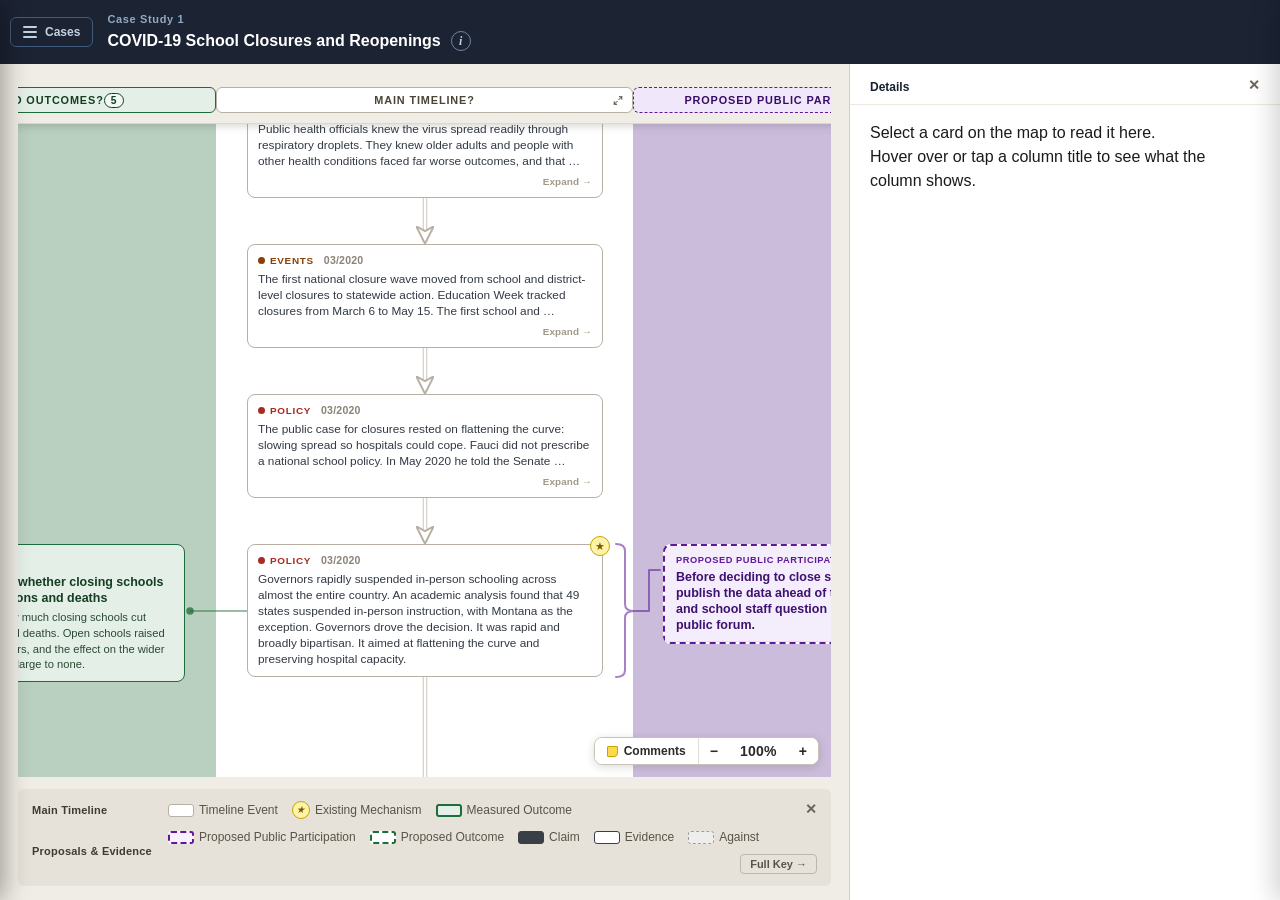
==== index.html @ 6fed97a7 "Call participants' notes comments on the page Co-Authored-By: Claude Opus 5.5 (1M context) <noreply@" ====
<!DOCTYPE html>
<html lang="en">
<head>
<meta charset="UTF-8">
<meta name="viewport" content="width=device-width, initial-scale=1.0">
<title>The Case for Public Participation in Science and Technology Policy</title>
<link rel="icon" href="data:image/svg+xml,<svg xmlns=%22http://www.w3.org/2000/svg%22 viewBox=%220 0 100 100%22><text y=%22.9em%22 font-size=%2290%22>%F0%9F%94%AC</text></svg>">
<link rel="stylesheet" href="css/styles.css">
</head>
<body>

<header id="top">
  <button id="nav-btn" aria-expanded="false" aria-controls="drawer">
    <span class="nav-ico"><i></i><i></i><i></i></span>
    <span class="nav-lbl">Cases</span>
  </button>
  <div id="top-case">
    <span id="top-num"></span>
    <span id="top-title-row">
      <span id="top-title"></span>
      <span class="top-info">
        <button id="top-info-btn" aria-label="About this case" aria-expanded="false" aria-controls="top-info-pop">i</button>
        <div id="top-info-pop" role="tooltip"></div>
      </span>
    </span>
  </div>
</header>

<div id="drawer-backdrop"></div>
<aside id="drawer" aria-hidden="true">
  <div class="dr-head">
    <div class="dr-site">The Case for Public Participation in Science and Technology Policy</div>
    <button id="drawer-close" aria-label="Close">&times;</button>
  </div>
  <nav id="drawer-cases"></nav>
</aside>

<aside id="key-panel" aria-hidden="true">
  <div class="kp-head">
    <span>Key</span>
    <button id="key-close" aria-label="Close">&times;</button>
  </div>
  <div id="key-txt"></div>
</aside>

<aside id="nt-panel" aria-hidden="true" aria-label="Comments">
  <div class="kp-head">
    <span>Comments on this case</span>
    <button id="nt-close" aria-label="Close">&times;</button>
  </div>
  <div id="nt-panel-body"></div>
</aside>

<div id="tl-wrap">
  <!-- The way out sits on the left, where the back arrow points, and the
       filters sit on the right. -->
  <div class="tl-toolbar">
    <button class="tl-back" id="tl-back" data-view="spine">&larr; Back to Map</button>
    <div class="tl-filters">
      <button class="fl fl-all" data-f="all">All</button>
      <button class="fl fl-red" data-f="red">Policy</button>
      <button class="fl fl-orange" data-f="orange">Events</button>
      <button class="fl fl-green" data-f="green">Knowledge</button>
      <button class="fl fl-blue" data-f="blue">Public Opinion</button>
      <button class="fl fl-purple" data-f="purple">Public Participation</button>
    </div>
  </div>
  <div class="tl-scroll">
    <div class="tl-inner"></div>
  </div>
</div>

<div id="ch-wrap">
  <div id="ch-mapcol">
    <div id="ch-sel"></div>
    <div id="ch-mapwrap">
      <div id="ch-map"></div>
      <div id="ch-zoom" role="group" aria-label="Zoom">
        <button id="nt-open" hidden aria-controls="nt-panel" aria-expanded="false"
          title="Participants' comments on this case"><span class="nt-ico" aria-hidden="true"></span>Comments <span id="nt-count"></span></button>
        <button data-zoom="out" aria-label="Zoom out">&minus;</button>
        <button data-zoom="reset" id="zoom-lbl" aria-label="Reset zoom">100%</button>
        <button data-zoom="in" aria-label="Zoom in">+</button>
      </div>
    </div>
    <div id="ch-legend">
      <span class="lg-hd">Main Timeline</span>
      <span class="lg-row">
        <span class="lg-dot"><i class="k-sw k-sw-sp-ent"></i>Timeline Event</span>
        <span class="lg-dot"><i class="k-sw k-sw-sp-star"></i>Existing Mechanism</span>
        <span class="lg-dot"><i class="k-sw k-sw-sp-imp"></i>Measured Outcome</span>
      </span>
      <span class="lg-hd">Proposals & Evidence</span>
      <span class="lg-row">
        <span class="lg-dot"><i class="k-sw k-sw-sp-prop"></i>Proposed Public Participation</span>
        <span class="lg-dot"><i class="k-sw k-sw-sp-out"></i>Proposed Outcome</span>
        <span class="lg-dot"><i class="k-sw k-sw-sp-chain"></i>Claim</span>
        <span class="lg-dot"><i class="k-sw k-sw-sp-flag"></i>Evidence</span>
        <span class="lg-dot"><i class="k-sw k-sw-sp-ctr"></i>Against</span>
        <button class="lg-more" data-openkey>Full Key &rarr;</button>
      </span>
      <button id="legend-hide" aria-controls="ch-legend"
        aria-expanded="true" aria-label="Hide the key" title="Hide the key">&#x2715;</button>
    </div>
    <button id="legend-show" class="pane-tog pane-tog-strip" hidden
      aria-controls="ch-legend" aria-expanded="false"
      title="Show the key">Open Key &#x2303;</button>
  </div>
  <div id="ch-right">
    <div id="ch-right-tabs">
      <span class="rt-label" id="rt-label">Detail</span>
      <button id="right-hide" class="pane-tog" aria-controls="ch-right"
        aria-expanded="true" aria-label="Hide the detail pane" title="Hide the detail pane">&#x2715;</button>
    </div>
    <div id="ch-detail" class="rt-pane show"></div>
    <!-- Outside #ch-detail, which is rebuilt on every selection, so a note
         being typed survives. notes.js shows it when a card is selected. -->
    <form id="nt-compose" hidden autocomplete="off">
      <div id="nt-name-row" class="nt-row">
        <input id="nt-name" class="nt-input" maxlength="60" placeholder="Your name" aria-label="Your name (needed to post)" autocomplete="name" required>
      </div>
      <textarea id="nt-body" class="nt-input" rows="2" maxlength="1000" placeholder="Write a comment…"
        aria-label="Your comment" enterkeyhint="send"></textarea>
      <div class="nt-row">
        <span id="nt-as" class="nt-as" hidden>as <b></b> · <button type="button" id="nt-as-change" class="nt-link">change</button></span>
        <span id="nt-status" role="status"></span>
        <button type="submit" id="nt-post" class="nt-btn">Post</button>
      </div>
    </form>
  </div>
</div>

<script type="module" src="js/app.js"></script>
</body>
</html>
---- css/styles.css ----
*, *::before, *::after { box-sizing: border-box; margin: 0; padding: 0; }

html { font-size: 16px; }

body {
  font-family: -apple-system, BlinkMacSystemFont, "Segoe UI", "Helvetica Neue", Arial, sans-serif;
  background: #f4f2ee;
  color: #1a1a1a;
  height: 100vh;
  display: flex;
  flex-direction: column;
  overflow: hidden;
  line-height: 1.5;
  -webkit-font-smoothing: antialiased;
}

.key-item {
  display: grid;
  grid-template-columns: auto 1fr;
  gap: 12px;
  align-items: start;
  padding: 8px 0;
  border-bottom: 1px solid #ddd8ce;
}

.key-item:last-child { border-bottom: none; }

.key-badge {
  display: inline-block;
  font-size: 0.6875rem;
  font-weight: 700;
  padding: 3px 8px;
  border-radius: 8px;
  letter-spacing: 0.03em;
  white-space: nowrap;
  margin-top: 2px;
}

.key-title {
  font-size: 0.8125rem;
  font-weight: 600;
  color: #1a1a1a;
  line-height: 1.45;
  margin-bottom: 3px;
}

.key-q {
  font-size: 0.75rem;
  line-height: 1.5;
  color: #555;
  font-style: italic;
}

.fl {
  font-size: 0.75rem;
  font-weight: 700;
  padding: 5px 11px;
  border-radius: 20px;
  border: 1.5px solid transparent;
  cursor: pointer;
  transition: opacity 0.15s;
  user-select: none;
}

.fl.off { opacity: 0.35; }

.fl-all { background: #1c2333; color: #fff; border-color: #1c2333; }
.fl-red { background: #faeaea; color: #6e1510; border-color: #aa2a20; }
.fl-orange { background: #fef0e2; color: #612800; border-color: #a84e08; }
.fl-green { background: #e5f5ec; color: #0c4520; border-color: #177038; }
.fl-blue { background: #e3eef8; color: #09386a; border-color: #1258a0; }
.fl-purple { background: #f0e8fa; color: #380c68; border-color: #601898; }

#tl-wrap {
  flex: 1;
  display: none;
  flex-direction: column;
  overflow: hidden;
}

#tl-wrap.show { display: flex; }

.tl-toolbar {
  display: flex;
  align-items: center;
  gap: 8px;
  flex-wrap: wrap;
  padding: 9px 24px;
  background: #eae7df;
  border-bottom: 1px solid #d4cfc5;
  flex-shrink: 0;
}

/* The filters are pushed to the right end of the bar, and wrap among
   themselves rather than dragging the Back button along with them. */
.tl-filters {
  display: flex; align-items: center; gap: 8px; flex-wrap: wrap;
  margin-left: auto; justify-content: flex-end;
}

.ov-toggle {
  font-size: 0.75rem;
  font-weight: 700;
  padding: 5px 12px;
  border-radius: 5px;
  border: 1.5px solid #b3aca0;
  background: #fff;
  color: #4a463f;
  cursor: pointer;
  font-family: inherit;
}

.ov-toggle:hover { border-color: #1c2333; color: #1c2333; }

.tl-scroll {
  flex: 1;
  overflow-y: auto;
  padding: 16px 24px 48px;
}

.tl-ov {
  max-width: 920px;
  margin: 0 auto 14px;
}


.tl-ov-inner {
  background: #dde4f0;
  border: 1px solid #b8c6da;
  border-radius: 8px;
  padding: 14px 18px;
  font-size: 0.8125rem;
  line-height: 1.6;
  color: #1e2d45;
}

.tl-ov-inner .cd-tag { margin-right: 8px; }

.tl-inner {
  max-width: 920px;
  margin: 0 auto;
}

.ent {
  border-radius: 8px;
  border: 1px solid #ddd8ce;
  border-left: 6px solid #ccc;
  margin-bottom: 10px;
  background: #fff;
  overflow: hidden;
  transition: box-shadow 0.15s;
}

.ent:hover { box-shadow: 0 2px 10px rgba(0, 0, 0, 0.08); }

.ent.cat-red { border-left-color: #aa2a20; }
.ent.cat-orange { border-left-color: #a84e08; }
.ent.cat-green { border-left-color: #177038; }
.ent.cat-blue { border-left-color: #1258a0; }
.ent.cat-purple { border-left-color: #601898; }

.ent.hidden { display: none; }

.ehd {
  padding: 14px 16px;
  cursor: pointer;
  display: grid;
  grid-template-columns: 96px 1fr 20px;
  gap: 12px;
  align-items: start;
}

.edate {
  font-size: 0.8125rem;
  font-weight: 700;
  color: #333;
  letter-spacing: 0.02em;
  padding-top: 2px;
  line-height: 1.45;
}

.etxt {
  font-size: 0.9375rem;
  line-height: 1.55;
  color: #444;
  margin: 0;
}

.etxt strong,
.tl-ov-inner strong,
.st-text strong { font-weight: 600; }

.ent.open .etxt {
  color: #111;
  line-height: 1.65;
}

.etxt-ellipsis { display: inline; }
.etxt-more { display: none; }

.ent.open .etxt-ellipsis { display: none; }
.ent.open .etxt-more { display: inline; }

.earr {
  color: #999;
  font-size: 0.75rem;
  padding-top: 6px;
  transition: transform 0.2s;
  text-align: right;
}

.ent.open .earr { transform: rotate(90deg); }

.ebd {
  display: none;
  /* 16px card padding + 96px date column + 12px grid gap = flush with the entry text above */
  padding: 10px 16px 16px 124px;
  border-top: 1px solid #f0ece4;
  background: #faf9f6;
}

.ent.open .ebd { display: block; }

.eact {
  font-size: 0.875rem;
  color: #555;
  font-style: normal;
  margin: 0 0 10px;
  line-height: 1.5;
}

.act-label {
  font-weight: 700;
  font-style: normal;
}

.esrcs {
  display: flex;
  flex-wrap: wrap;
  gap: 6px;
}

.esrcs a {
  font-size: 0.875rem;
  color: #1258a0;
  text-decoration: none;
  background: #e3eef8;
  padding: 4px 10px;
  border-radius: 4px;
  border: 1px solid #a8c8e8;
  cursor: pointer;
}

.esrcs a:hover {
  background: #bed4ee;
  text-decoration: underline;
}

.empty-msg {
  text-align: center;
  padding: 60px 24px;
  color: #888;
  font-size: 1rem;
}

@media (max-width: 640px) {
  .ehd {
    grid-template-columns: 1fr 20px;
  }

  .edate {
    grid-column: 1 / -1;
    margin-bottom: 4px;
  }

  .ebd {
    padding-left: 16px;
  }
}

/* ------------------------------------------------------------------ *
 * Causal chain view — map on the left, detail on the right.
 * ------------------------------------------------------------------ */

#modes { display: flex; gap: 8px; }

/* The category filters describe timeline entries; they have no meaning
   against the chain taxonomy, so they leave when the chain view is up. */
body[data-view="chain"] #ctrl .fl,

#ch-wrap { display: none; flex: 1; overflow: hidden; }
#ch-wrap.show { display: flex; }

/* Both side panels fold away, so the map can have the whole window when it is
   the thing being read: the detail pane to the right, the key downward. */
#ch-wrap.no-right #ch-right { display: none; }
#ch-wrap.no-right #ch-mapcol { flex: 1 1 100%; border-right: none; }
#ch-mapcol.no-legend #ch-legend { display: none; }

.pane-tog {
  font-family: inherit; font-size: 0.6875rem; font-weight: 700;
  padding: 5px 11px; border: 1.5px solid #b3aca0; border-radius: 5px;
  background: #fff; color: #4a463f; cursor: pointer; align-self: center;
}
.pane-tog:hover { border-color: #1c2333; color: #1c2333; }
#right-hide { margin: 0 0 6px 4px; font-size: .9rem; line-height: 1; padding: 6px 6px; border: none; background: none; color: #6b6457; }
#right-hide:hover { color: #1c2333; background: none; }
/* Open Key sits directly under the zoom pill, in the space the key vacated.
   The detail pane has no reopen button: clicking anything on the map brings
   it back, which is the same gesture that put something in it. */
.pane-tog-strip { align-self: flex-end; margin-top: 12px; margin-right: 12px; }

#ch-mapcol {
  flex: 1 1 58%;
  min-width: 0;
  overflow: hidden;
  padding: 14px 18px 14px;
  background: #f0ede6;
  border-right: 1px solid #d4cfc5;
  display: flex;
  flex-direction: column;
}

#ch-sel { display: flex; gap: 8px; flex-wrap: wrap; margin-bottom: 14px; flex-shrink: 0; }
#ch-sel.hide { display: none; }

.chb {
  font-size: 0.75rem; font-weight: 700; letter-spacing: 0.04em;
  padding: 7px 16px; border-radius: 20px; border: 1.5px solid #b3aca0;
  background: #fff; color: #5a5347; cursor: pointer; transition: all 0.15s;
}
.chb:hover { border-color: #1c2333; }
.chb.on { background: #1c2333; color: #fff; border-color: #1c2333; }

#ch-sel { flex-shrink: 0; padding: 10px 16px 0; }
#ch-sel:empty { display: none; }
.ov-toggle.on { border-color: #1c2333; color: #1c2333; background: #f3f1ec; }
.sp-about-panel { margin-top: 8px; max-height: 230px; overflow-y: auto; }

#ch-mapwrap { position: relative; flex: 1 1 auto; min-height: 0; display: flex; }
#ch-map { flex: 1 1 auto; overflow: auto; min-height: 0; cursor: grab; }
#ch-map.grabbing { cursor: grabbing; }
#ch-map.grabbing .cg-node, #ch-map.grabbing .cg-chip, #ch-map.grabbing .cg-card { cursor: grabbing; }

/* Zoom control, floating over the map. */
#ch-zoom {
  position: absolute; right: 12px; bottom: 12px; z-index: 8;
  display: flex; align-items: stretch;
  background: #fff; border: 1px solid #c9c2b6; border-radius: 8px;
  box-shadow: 0 2px 10px rgba(0,0,0,0.14); overflow: hidden;
}
#ch-zoom button {
  font-family: inherit; border: none; background: #fff; cursor: pointer;
  color: #2a2a2a; font-weight: 700; padding: 6px 11px; font-size: 0.875rem;
  line-height: 1; transition: background 0.12s;
}
#ch-zoom button:hover { background: #eee9df; }
#zoom-lbl {
  min-width: 48px; font-size: 0.6875rem; letter-spacing: 0.02em;
  border-left: 1px solid #e2ddd3; border-right: 1px solid #e2ddd3;
}

/* ---- the graph ---- */

.cg { position: relative; margin: 0 auto; }

.cg-edges { position: absolute; left: 0; top: 0; overflow: visible; pointer-events: none; }

/* The causal arrows no longer encode strength: one neutral color, faded by
   default and darker when selected, at a constant width (no size jump). */
.cg-edge { fill: none; stroke: #b0aaa0; stroke-width: 2.25; transition: stroke 0.15s; }
.cg-edge.on { stroke: #1c2333; }

.cg-hit { fill: none; stroke: transparent; stroke-width: 22; cursor: pointer; pointer-events: stroke; }

.cg-node {
  position: absolute;
  background: #22304a;
  color: #fff;
  border-radius: 7px;
  padding: 9px 12px;
  font-size: 0.6875rem;
  font-weight: 600;
  line-height: 1.4;
  text-align: center;
  box-shadow: 0 1px 4px rgba(0, 0, 0, 0.14);
}

/* Node roles: gray for events that cannot be changed, green for events
   participation could act on, red for the outcomes worth caring about. */
.cg-node-date { font-weight: 800; opacity: 0.85; white-space: nowrap; }

.cg-node.cg-immovable { background: #5c6270; }
.cg-node.cg-intervenable { background: #1e6b3c; }
.cg-node.cg-outcome { background: #8c1f16; }
.cg-node.sel { outline: 3px solid #4a9fd5; outline-offset: 2px; }

/* Sub-chains sharing one screen: separate canvases side by side, never one
   merged graph. Side by side (not stacked) so the second sub-chain sits as a
   visible peer rather than below the fold where it can be missed. Each column
   sizes to its own graph so a wide sub-chain cannot overflow into its
   neighbour. */
.cg-row { display: flex; flex-direction: row; gap: 48px; align-items: flex-start; }
.cg-col { flex: 0 0 auto; }
.cg-canvas { position: relative; }
.cg-col .cg-sub { font-size: 0.8125rem; }
.cg-sub {
  font-size: 0.75rem; font-weight: 700; letter-spacing: 0.04em; color: #3f3a32;
  margin: 0 0 8px; padding-bottom: 5px; border-bottom: 1px solid #d8d3c8;
}

/* A link on the map: the arrow runs through the center; the name chip sits on
   it, with ACTUAL participation flanking left and PROPOSED flanking right. The
   chip is the flow anchor so the name stays centered on the arrow whatever
   flanks it. */
.cg-linkgroup {
  position: absolute;
  transform: translate(-50%, -50%);
  display: inline-flex;
}

.cg-chip {
  position: relative;
  z-index: 2;
  background: #fff;
  border: 1.5px solid #b8b1a4;
  border-radius: 8px;
  padding: 4px 9px;
  cursor: pointer;
  font-family: inherit;
  font-size: 0.625rem; font-weight: 700; color: #2a2a2a; letter-spacing: 0.02em;
  line-height: 1.25; text-align: center;
  box-shadow: 0 1px 4px rgba(0, 0, 0, 0.12);
  transition: box-shadow 0.12s, border-color 0.12s;
  max-width: 150px;
}
.cg-chip:hover { border-color: #1c2333; box-shadow: 0 3px 10px rgba(0,0,0,0.18); }
.cg-linkgroup.on .cg-chip { background: #1c2333; border-color: #1c2333; color: #fff; }

/* The flanking columns. Absolutely placed just outside the chip so the chip
   itself stays exactly on the arrow. */
.cg-side {
  position: absolute; top: 50%; transform: translateY(-50%);
  display: flex; flex-direction: column; gap: 4px; z-index: 1;
}
.cg-side-actual { right: 100%; align-items: flex-end; padding-right: 12px; }
.cg-side-prop { left: 100%; align-items: flex-start; padding-left: 12px; }

/* A participation card on the map. Actual: solid purple. Proposed: purple,
   dashed. Both name the event in full; click opens the detail. */
.cg-card {
  font-family: inherit; cursor: pointer; text-align: center;
  font-size: 0.625rem; font-weight: 600; line-height: 1.28;
  padding: 5px 8px; border-radius: 6px; width: 132px;
  white-space: normal; overflow-wrap: anywhere;
  transition: box-shadow 0.12s, transform 0.12s;
}
.cg-card:hover { box-shadow: 0 2px 9px rgba(0,0,0,0.16); transform: translateY(-1px); z-index: 6; position: relative; }
.cg-linkgroup:hover { z-index: 5; }
.cg-actual { background: #f2eafb; color: #3d0f70; border: 1.5px solid #601898; }
.cg-prop { background: #f7f1fd; color: #3d0f70; border: 1.5px dashed #601898; }

/* A short connector tick from each flank toward the arrow. */
.cg-side-actual::after,
.cg-side-prop::before {
  content: ''; position: absolute; top: 50%; width: 12px; border-top: 1.5px solid #b39ddb;
}
.cg-side-actual::after { right: 0; }
.cg-side-prop::before { left: 0; border-top-style: dashed; }

#ch-legend {
  position: relative;
  display: grid;
  grid-template-columns: max-content 1fr;
  align-items: center;
  gap: 9px 16px;
  flex-shrink: 0; margin-top: 12px; padding: 12px 14px;
  background: #e6e2d9; border-radius: 6px;
  font-size: 0.75rem; color: #5a5347;
}
.lg-hd {
  font-size: 0.6875rem; font-weight: 700; letter-spacing: 0.02em; color: #3f3a32;
  line-height: 1.35;
}
.lg-hd em {
  display: block; font-style: normal; font-weight: 500;
  font-size: 0.6875rem; color: #8a8377; margin-top: 1px;
}
.lg-row { display: flex; flex-wrap: wrap; align-items: center; gap: 8px 14px; }
.lg-dot { display: inline-flex; align-items: center; gap: 5px; }
.lg-card { width: 22px; height: 13px; border-radius: 4px; display: inline-block; flex-shrink: 0; }
.lg-card-actual { background: #f2eafb; border: 1.5px solid #601898; }
.lg-card-prop { background: #f7f1fd; border: 1.5px dashed #601898; }
.lg-more {
  margin-left: auto; background: none; border: 1px solid #bdb7ac; border-radius: 4px;
  font-family: inherit; font-size: 0.6875rem; font-weight: 700; color: #5a5347;
  padding: 3px 9px; cursor: pointer;
}
.lg-more:hover { background: #d8d3c8; border-color: #8a8377; }
#legend-hide {
  position: absolute; top: 8px; right: 8px;
  width: 24px; height: 24px; padding: 0; line-height: 1;
  background: none; border: none; border-radius: 4px;
  font-family: inherit; font-size: .9rem; font-weight: 700; color: #6b6457; cursor: pointer;
}
#legend-hide:hover { color: #1c2333; }
#ch-legend .lg-row:first-of-type { padding-right: 36px; }

/* ---- category label ---- */

/* The entry category is a coloured dot and a small caps label, not an outlined
   pill. A bordered chip inside a bordered card reads as a box in a box, and a
   second bold at the date's size leaves neither element leading. */
.catlab {
  display: inline-flex; align-items: center; gap: 5px; white-space: nowrap;
  font-size: .62rem; font-weight: 800; letter-spacing: .07em; text-transform: uppercase;
}
.catlab::before { content: ""; flex: 0 0 auto; width: 7px; height: 7px; border-radius: 50%; background: currentColor; }
.catlab-lg { font-size: .68rem; }
.catlab-lg::before { width: 8px; height: 8px; }
/* In the flat timeline the row already carries a coloured rail, so the dot
   would repeat it. */
.catlab-bare::before { display: none; }
.catlab-bare { margin-bottom: 6px; }
.cat-br { color: #aa2a20; }
.cat-bo { color: #8a3f06; }
.cat-bg { color: #146030; }
.cat-bb { color: #1258a0; }
.cat-bp { color: #601898; }

/* ---- shared grade / effect pills ---- */

.g {
  display: inline-block; font-size: 0.625rem; font-weight: 700; letter-spacing: 0.04em;
  padding: 3px 8px; border-radius: 8px; white-space: nowrap;
}
.gr-strong { background: #e5f5ec; color: #0c4520; border: 1px solid #177038; }
.gr-moderate { background: #e3eef8; color: #09386a; border: 1px solid #1258a0; }
.gr-weak { background: #fef0e2; color: #612800; border: 1px solid #a84e08; }
.gr-contested { background: #fbf3d8; color: #5a4708; border: 1px solid #8a6d0f; }
.gr-unstudied { background: #faeaea; color: #6e1510; border: 1px solid #aa2a20; }

/* Summary-strip pills: actual (solid purple), proposed (dashed purple),
   neutral (counts). No strength or effect coloring anywhere. */
.g.g-actual { background: #f2eafb; color: #3d0f70; border: 1px solid #601898; }
.g.g-prop { background: #f7f1fd; color: #3d0f70; border: 2px dashed #601898; }
.g.g-neutral { background: #ececf2; color: #33384a; border: 1px solid #b7bccb; }

/* ---- detail pane ---- */

/* Sticky: the way back stays visible however deep the evidence scroll goes. */
.cd-back {
  position: sticky;
  top: 0;
  z-index: 5;
  display: block;
  width: calc(100% + 48px);
  margin: 0 -24px 12px;
  padding: 13px 24px 11px;
  text-align: left;
  background: #fff;
  border: none;
  border-bottom: 1px solid #eee9e0;
  cursor: pointer;
  font-family: inherit; font-size: 0.75rem; font-weight: 700; letter-spacing: 0.05em; color: #1258a0;
}
.cd-back:hover { color: #0a3e75; text-decoration: underline; }

.cd .cd-claim { margin-bottom: 14px; }
.cd .eact { margin: 14px 0 12px; }
.sp-addressed { margin-top: 18px; padding-top: 12px; border-top: 1px solid #e2ddd3; }
.cd > .ev-srcs { margin-top: 14px; }
.cd-about { border-top: 1px solid #e3ddd2; margin-top: 26px; padding-top: 18px; }

.cd-kick {
  font-size: 0.6875rem; font-weight: 700;
  letter-spacing: 0.08em; color: #8a8377; margin-bottom: 10px;
}

.cd-outcome { font-size: 0.9375rem; line-height: 1.6; color: #111; margin-bottom: 14px; }

.cd-tag {
  display: inline-block; font-size: 0.625rem; font-weight: 700; letter-spacing: 0.05em;
  background: #1c2333; color: #fff; padding: 3px 9px; border-radius: 4px;
  margin-right: 8px; vertical-align: 2px;
}

.cd-thesis {
  font-size: 0.875rem; line-height: 1.65; color: #444;
  border-top: 1px solid #eee9e0; padding-top: 13px;
}

/* Two real columns, so wrapped pills stay in the pill column instead of
   sliding back under the label. */
.cd-sum {
  margin-top: 18px; border-top: 1px solid #eee9e0; padding-top: 14px;
  display: grid; grid-template-columns: max-content 1fr;
  gap: 10px 12px; align-items: start;
}
.cd-sum-lbl {
  font-size: 0.625rem; font-weight: 700;
  letter-spacing: 0.035em; color: #8a8377; padding-top: 3px; white-space: nowrap;
}
.cd-sum-pills { display: flex; flex-wrap: wrap; gap: 6px; }

.cd-hint {
  margin-top: 18px; padding: 11px 13px; background: #f4f2ee;
  border-radius: 6px; font-size: 0.8125rem; line-height: 1.55; color: #6a6255;
}

.cd-head { display: flex; flex-wrap: wrap; align-items: baseline; gap: 10px; margin-bottom: 11px; }
.cd-id { font-size: 1.125rem; font-weight: 700; color: #16202f; letter-spacing: 0.02em; }
.cd-branch { font-size: 0.6875rem; color: #8a8377; font-weight: 600; letter-spacing: 0.04em; }

.cd-flow {
  font-size: 0.8125rem; line-height: 1.55; color: #4a5568;
  background: #f4f2ee; border-radius: 6px; padding: 9px 12px; margin-bottom: 12px;
}
.cd-flow span { font-weight: 650; color: #22304a; }

.cd-claim { font-size: 0.9375rem; line-height: 1.65; color: #111; margin-bottom: 4px; }

.cd-ctx { margin-top: 20px; border-top: 1px solid #eee9e0; padding-top: 14px; }

.ln-sec { margin-top: 20px; }
.ln-sec h4 {
  font-size: 0.6875rem; font-weight: 700; letter-spacing: 0.035em;
  color: #6a6255; margin-bottom: 9px; padding-bottom: 5px; border-bottom: 1px solid #e6e0d5;
}
.ln-sec-counter h4 { color: #7a3410; }
.ln-sec-part h4 { color: #380c68; }
.ln-sec-prop h4 { color: #4a1a7a; }
.ln-sec-gap h4 { color: #6e1510; }
/* Evidence, counter-evidence, and comparable-case headers sit above bordered
   cards; a divider under them read as a double line. */
.ln-sec-for h4, .ln-sec-counter h4, .ln-sec-comp h4 { border-bottom: none; padding-bottom: 0; }
.ln-none { font-size: 0.8125rem; color: #8a8377; font-style: italic; }

.ev-list, .pa-list, .gap-list { list-style: none; }

.ev {
  display: block;
  padding: 9px 0; border-bottom: 1px solid #efeae0;
}
.ev > .ev-grade { display: inline-block; margin: 0 0 7px; }
.ev:last-child { border-bottom: none; }

/* In the detail pane, evidence sits on red cards like on the map: solid for
   evidence, dashed for counter-evidence. */
.ln-sec-for .ev, .ln-sec-counter .ev {
  background: #fdf7f6; border: 1.5px solid #b3261e; border-radius: 8px;
  padding: 10px 12px; margin-bottom: 8px;
}
.ln-sec-for .ev:last-child { border-bottom: 1.5px solid #b3261e; }
.ln-sec-counter .ev { background: #fdf5f5; border-style: dashed; }
.ln-sec-counter .ev:last-child { border-bottom: 1.5px dashed #b3261e; }

.ev-grade {
  font-size: 0.5625rem; padding: 3px 7px; border-radius: 8px; font-weight: 700; text-align: center; letter-spacing: 0.03em; margin-top: 2px;
}
.ev-finding { font-size: 0.875rem; line-height: 1.6; color: #222; }
.ev-finding strong, .pa-desc strong { font-weight: 700; }
.ev-caveat {
  font-size: 0.8125rem; line-height: 1.55; color: #7a3410; background: #fdf5ec;
  border-left: 3px solid #d99a55; padding: 6px 10px; margin-top: 7px; border-radius: 0 4px 4px 0;
}

.ev-srcs { font-size: 0.875rem; line-height: 1.6; margin-top: 7px; }
.pa-loc { font-size: 0.75rem; color: #555; margin-top: 7px; }
.ev-srcs a {
  font-size: 0.875rem; color: #1258a0; text-decoration: underline;
  text-underline-offset: 2px; background: transparent; padding: 1px 0;
  border: none; cursor: pointer;
}
.ev-srcs a:hover { color: #0d3f73; }

.pa {
  background: #f7f2fd; border: 1px solid #ddcdf2; border-left: 4px solid #601898;
  border-radius: 0 6px 6px 0; padding: 11px 14px; margin-bottom: 10px;
}
.pa[data-part] { cursor: pointer; transition: box-shadow 0.12s, transform 0.12s; }
.pa[data-part]:hover { box-shadow: 0 2px 10px rgba(0,0,0,0.1); transform: translateX(2px); }
.pa[data-part]:focus-visible { outline: 2px solid #601898; outline-offset: 2px; }

.pa-hd { display: flex; flex-wrap: wrap; gap: 8px; align-items: center; margin-bottom: 7px; }
.pa-date { font-size: 0.75rem; font-weight: 700; color: #444; letter-spacing: 0.02em; }
.pa-name { font-size: 0.9375rem; font-weight: 600; color: #111; }
.pa-kind {
  font-size: 0.5625rem; font-weight: 700; letter-spacing: 0.04em;
  background: #f0e8fa; color: #380c68; border: 1px solid #601898; padding: 3px 8px; border-radius: 8px;
}
.pa-actors { font-size: 0.8125rem; color: #555; margin-bottom: 6px; line-height: 1.5; }
.pa-desc { font-size: 0.875rem; line-height: 1.6; color: #222; }

/* Proposed participation cards: same purple as the documented record, but
   dashed throughout, marking speculation. A fully dashed left edge (default
   here) plus the "unstudied link" flag marks a proposal resting on a causal
   link the literature has not studied. */
.pp {
  background: #f7f1fd; border: 1px dashed #b79ae0; border-left: 4px dashed #601898;
  border-radius: 0 6px 6px 0; padding: 11px 14px; margin-bottom: 10px;
}
.pp.pp-unstudied { border-left-color: #601898; }
.pp-method {
  font-size: 0.5625rem; font-weight: 700; letter-spacing: 0.04em;
  background: #f2eafb; color: #3d0f70; border: 1px solid #601898;
  padding: 3px 8px; border-radius: 8px;
}
.pp-flag {
  font-size: 0.5625rem; font-weight: 700; letter-spacing: 0.04em;
  background: #fff; color: #3d0f70; border: 2px dashed #601898;
  padding: 3px 8px; border-radius: 8px;
}
.pp-mech { font-size: 0.8125rem; line-height: 1.55; color: #4a3a5e; margin-top: 7px; }
.pp-mech-note { display: block; font-size: 0.75rem; color: #601898; margin-top: 3px; }

/* Paired sub-chain intros in the overview pane. */
.cd-subchain { border-top: 2px solid #e6e0d5; margin-top: 20px; padding-top: 16px; }
.cd-subchain:first-of-type { border-top: none; margin-top: 6px; padding-top: 0; }

/* Small link id beside the event name in the detail header. */
.cd-lid { font-size: 0.6875rem; font-weight: 700; color: #8a8377; letter-spacing: 0.04em; }

.gap-list li {
  font-size: 0.875rem; line-height: 1.6; color: #4a1e1a; background: #fdf2f1;
  border-left: 3px solid #aa2a20; padding: 9px 12px; margin-bottom: 8px; border-radius: 0 4px 4px 0;
}

@media (max-width: 900px) {
  #ch-wrap.show { flex-direction: column; }
  #ch-mapcol { flex: 0 0 auto; max-height: 55%; border-right: none; border-bottom: 1px solid #d4cfc5; }
  #ch-right { flex: 1 1 auto; max-width: none; }
}

/* ------------------------------------------------------------------ *
 * The key — every label in the project, defined.
 * ------------------------------------------------------------------ */

.k-sec { margin-bottom: 20px; }
.k-sec:last-child { margin-bottom: 4px; }

.k-sec h3 {
  font-size: 0.8125rem;
  font-weight: 700;
  color: #16202f;
  margin-bottom: 4px;
}

.k-note {
  font-size: 0.75rem;
  line-height: 1.55;
  color: #6a6255;
  margin-bottom: 10px;
  max-width: 70ch;
}

.k-grid {
  display: grid;
  grid-template-columns: repeat(auto-fill, minmax(370px, 1fr));
  gap: 2px 26px;
}

.k-item {
  display: grid;
  grid-template-columns: 148px 1fr auto;
  gap: 12px;
  align-items: baseline;
  padding: 7px 0;
  border-bottom: 1px solid #ddd8ce;
}

.k-mark { justify-self: start; }

.k-title {
  font-size: 0.8125rem;
  font-weight: 600;
  color: #1a1a1a;
  line-height: 1.4;
  margin-bottom: 2px;
}

.k-desc {
  font-size: 0.75rem;
  line-height: 1.55;
  color: #4a463f;
}

.k-eg {
  font-size: 0.6875rem;
  line-height: 1.5;
  color: #8a8377;
  font-style: italic;
  margin-top: 3px;
}

.k-count {
  font-size: 0.625rem;
  font-weight: 700;
  letter-spacing: 0.04em;
  color: #a09889;
  white-space: nowrap;
}

.k-dotwrap {
  display: inline-flex;
  align-items: center;
  gap: 6px;
  font-size: 0.75rem;
  font-weight: 600;
  color: #3f3a32;
}

/* Map marks sit above their name, so the mark is read first. */
.k-stack { flex-direction: column; align-items: flex-start; gap: 5px; line-height: 1.3; }
.k-item:has(.k-stack) { align-items: start; }

.k-plain { font-size: 0.75rem; font-weight: 700; color: #3f3a32; }

/* Miniature versions of the map's own marks, so the key shows the real thing. */
.k-sw { width: 26px; height: 13px; border-radius: 3px; display: inline-block; flex-shrink: 0; }
.k-sw-node-immovable { background: #5c6270; }
.k-sw-node-intervenable { background: #1e6b3c; }
.k-sw-node-outcome { background: #8c1f16; }
.k-sw-card-actual { background: #f2eafb; border: 1.5px solid #601898; }
.k-sw-card-prop { background: #f7f1fd; border: 1.5px dashed #601898; }
.k-sw-edge-solid { height: 0; border-top: 3px solid #177038; border-radius: 0; }
.k-sw-edge-dash { height: 0; border-top: 3px dashed #aa2a20; border-radius: 0; }
.k-sw-chip {
  height: 15px; background: #fff; border: 1.5px solid #c9c2b6; border-radius: 20px;
}

@media (max-width: 700px) {
  .k-item { grid-template-columns: 1fr; gap: 4px; }
  .k-count { display: none; }
}

/* ------------------------------------------------------------------ *
 * Top bar, case drawer, and key panel
 * ------------------------------------------------------------------ */

#top {
  display: flex;
  align-items: center;
  gap: 14px;
  background: #1c2333;
  color: #fff;
  padding: 0 16px 0 10px;
  height: 64px;
  flex-shrink: 0;
}

#nav-btn {
  display: flex;
  align-items: center;
  gap: 8px;
  background: transparent;
  border: 1.5px solid #3f5c7d;
  border-radius: 6px;
  color: #c2d2e2;
  font-family: inherit;
  font-size: 0.75rem;
  font-weight: 700;
  padding: 7px 12px;
  cursor: pointer;
  transition: all 0.15s;
  flex-shrink: 0;
}

#nav-btn:hover { background: #2b3d56; color: #fff; border-color: #6cb6e8; }

.nav-ico { display: inline-flex; flex-direction: column; gap: 3px; }
.nav-ico i { width: 14px; height: 2px; background: currentColor; border-radius: 1px; }

#top-case {
  min-width: 0;
  flex: 1;
  display: flex;
  flex-direction: column;
  line-height: 1.25;
}

#top-num {
  font-size: 0.6875rem;
  font-weight: 700;
  letter-spacing: 0.06em;
  color: #92aac4;
  margin-bottom: 5px;
}
#top-title-row { display: flex; align-items: center; gap: 10px; min-width: 0; }
.top-info { position: relative; display: inline-flex; flex-shrink: 0; }
#top-info-btn {
  width: 20px; height: 20px; border-radius: 50%; border: 1.5px solid #6c86a5; background: transparent;
  color: #c2d2e2; font: italic 700 0.75rem Georgia, "Times New Roman", serif; line-height: 1;
  cursor: pointer; padding: 0; display: inline-flex; align-items: center; justify-content: center;
}
#top-info-btn:hover, .top-info.pinned #top-info-btn { background: #2b3d56; color: #fff; border-color: #6cb6e8; }
#top-info-pop {
  display: none; position: absolute; top: calc(100% + 10px); left: 50%; transform: translateX(-24px);
  width: min(560px, calc(100vw - 40px)); max-height: 60vh; overflow-y: auto; z-index: 60;
  background: #fff; color: #1e2d45; border: 1px solid #b8c6da; border-radius: 8px;
  padding: 14px 18px; font-size: 0.8125rem; line-height: 1.6; font-weight: 400; white-space: normal;
  box-shadow: 0 8px 24px rgba(0,0,0,.18);
}
.top-info:hover #top-info-pop, .top-info:focus-within #top-info-pop, .top-info.pinned #top-info-pop { display: block; }

#top-title {
  font-size: 1rem;
  font-weight: 600;
  color: #fff;
  white-space: nowrap;
  overflow: hidden;
  text-overflow: ellipsis;
}

#modes {
  display: flex;
  background: #141a28;
  border-radius: 7px;
  padding: 3px;
  gap: 2px;
  flex-shrink: 0;
}

.mbt {
  font-size: 0.75rem;
  font-weight: 700;
  padding: 6px 14px;
  border-radius: 5px;
  border: none;
  background: transparent;
  color: #92aac4;
  cursor: pointer;
  font-family: inherit;
  transition: all 0.15s;
  white-space: nowrap;
}

.mbt:hover:not(.disabled) { color: #fff; }
.mbt.on { background: #4a9fd5; color: #fff; }
.mbt.disabled { opacity: 0.35; cursor: not-allowed; }

/* ---- drawer ---- */

#drawer-backdrop {
  position: fixed;
  inset: 0;
  background: rgba(16, 22, 34, 0.45);
  opacity: 0;
  pointer-events: none;
  transition: opacity 0.2s;
  z-index: 40;
}

#drawer-backdrop.show { opacity: 1; pointer-events: auto; }

#drawer {
  position: fixed;
  top: 0;
  left: 0;
  bottom: 0;
  width: 340px;
  max-width: 88vw;
  background: #1c2333;
  color: #fff;
  transform: translateX(-100%);
  transition: transform 0.22s ease;
  z-index: 50;
  display: flex;
  flex-direction: column;
  box-shadow: 4px 0 24px rgba(0, 0, 0, 0.35);
}

#drawer.open { transform: translateX(0); }

.dr-head {
  display: flex;
  align-items: flex-start;
  gap: 12px;
  padding: 18px 16px 14px 20px;
  border-bottom: 1px solid #33455f;
}

.dr-site {
  font-size: 0.875rem;
  font-weight: 600;
  line-height: 1.45;
  color: #dbe6f0;
  flex: 1;
}

#drawer-close {
  background: none;
  border: none;
  color: #92aac4;
  font-size: 1.4rem;
  line-height: 1;
  cursor: pointer;
  padding: 0 4px;
}

#drawer-close:hover { color: #fff; }

#drawer-cases {
  display: flex;
  flex-direction: column;
  padding: 10px;
  gap: 4px;
  overflow-y: auto;
}

.dr-case {
  text-align: left;
  background: transparent;
  border: none;
  border-left: 3px solid transparent;
  border-radius: 6px;
  padding: 11px 14px;
  cursor: pointer;
  font-family: inherit;
  transition: background 0.15s;
}

.dr-case:hover { background: #2b3d56; }

.dr-case.active {
  background: #33496a;
  border-left-color: #6cb6e8;
}

.dr-num {
  display: block;
  font-size: 0.625rem;
  font-weight: 700;
  letter-spacing: 0.06em;
  color: #92aac4;
  margin-bottom: 3px;
}

.dr-title {
  display: block;
  font-size: 0.875rem;
  font-weight: 600;
  color: #e7eef5;
  line-height: 1.4;
}

/* ---- key panel (slide-over; the map stays visible beside it) ---- */

#key-panel {
  position: fixed;
  top: 0;
  right: 0;
  bottom: 0;
  width: 560px;
  max-width: 94vw;
  background: #fbfaf7;
  border-left: 1px solid #d4cfc5;
  box-shadow: -6px 0 24px rgba(0, 0, 0, 0.18);
  transform: translateX(100%);
  transition: transform 0.22s ease;
  z-index: 70;
  display: flex;
  flex-direction: column;
}

#key-panel.open { transform: translateX(0); }

.kp-head {
  display: flex;
  align-items: center;
  justify-content: space-between;
  padding: 12px 18px;
  border-bottom: 1px solid #e2ddd3;
  font-size: 0.8125rem;
  font-weight: 700;
  color: #16202f;
  flex-shrink: 0;
}

#key-close {
  background: none;
  border: none;
  border-radius: 4px;
  width: 26px; height: 26px;
  font-size: 1.1rem;
  line-height: 1;
  color: #8a8377;
  cursor: pointer;
  padding: 0 4px;
}

#key-close:hover { color: #1a1a1a; }

#key-panel #key-txt {
  overflow-y: auto;
  padding: 14px 20px 30px;
}

#key-panel .k-grid { grid-template-columns: 1fr; }

/* ---- chain right pane: Link Detail | Timeline ---- */

#ch-right {
  flex: 1 1 36%;
  min-width: 0;
  max-width: 430px;
  display: flex;
  flex-direction: column;
  background: #fff;
  overflow: hidden;
}

#ch-right-tabs {
  display: flex;
  gap: 2px;
  /* The left edge matches #ch-detail's 20px so the header sits on the same
     line as the title and body text under it. */
  padding: 8px 14px 0 20px;
  border-bottom: 1px solid #eee9e0;
  flex-shrink: 0;
}

.rt {
  font-size: 0.75rem;
  font-weight: 700;
  padding: 7px 14px;
  border: none;
  border-bottom: 2.5px solid transparent;
  background: transparent;
  color: #8a8377;
  cursor: pointer;
  font-family: inherit;
  transition: color 0.15s, border-color 0.15s;
}

.rt:hover { color: #1a1a1a; }
.rt.on { color: #16202f; border-bottom-color: #4a9fd5; }
/* The header names whatever is selected, so it has to hold a line as long as
   "Proposed Public Participation" without pushing the close button off. */
.rt-label {
  flex: 1; min-width: 0; font-size: 0.75rem; font-weight: 700;
  padding: 7px 14px 7px 0; color: #16202f; line-height: 1.35;
}
#right-hide { margin-left: auto; }

.rt-pane { display: none; flex: 1; min-height: 0; }
.rt-pane.show { display: block; }

#ch-detail {
  overflow-y: auto;
  padding: 0 20px 36px;
}

/* The pane is a reference column beside the map, not a second page: every
   size runs one notch under the shared card styles, and the type is scoped
   here so the full timeline view keeps its own reading size. */
#ch-detail .cd-id { font-size: 1rem; }
/* Everything under the title that is not a heading or a tag shares one size:
   paragraphs, Actors, Where, Authority, caveats, and the Sources line. */
#ch-detail .cd-claim,
#ch-detail .cd-outcome { font-size: 0.8125rem; line-height: 1.6; }
#ch-detail .ev-finding,
#ch-detail .pa-desc,
#ch-detail .gap-list li,
#ch-detail .pa-name,
#ch-detail .cd-hint,
#ch-detail .cd-flow,
#ch-detail .cd-thesis,
#ch-detail .ev-caveat,
#ch-detail .pa-actors,
#ch-detail .pp-mech,
#ch-detail .ln-none,
#ch-detail .pa-loc,
#ch-detail .pp-mech-note,
#ch-detail .eact,
#ch-detail .ev-srcs,
#ch-detail .ev-srcs a { font-size: 0.8125rem; line-height: 1.55; }
#ch-detail .ln-sec h4,
#ch-detail .cd-kick { font-size: 0.625rem; }
/* The sticky back button bleeds to the scrollport edge, so its negative
   margin has to track the pane's padding. */
#ch-detail .cd-back {
  width: calc(100% + 40px); margin: 0 -20px 12px; padding: 12px 20px 10px;
  font-size: 0.6875rem;
}

/* The pane's top spacing lives inside the content, so the sticky back
   button can sit flush against the scrollport with nothing showing above it. */
.cd, .cd-intro { padding-top: 16px; }
.cd:has(.cd-back) { padding-top: 0; }

#ch-timeline {
  flex-direction: column;
  overflow: hidden;
}

#ch-timeline.show { display: flex; }

.ct-note {
  flex-shrink: 0;
  font-size: 0.8125rem;
  line-height: 1.5;
  color: #4a463f;
  background: #f4f2ee;
  padding: 10px 18px;
  border-bottom: 1px solid #e6e0d5;
}

.ct-list {
  flex: 1;
  overflow-y: auto;
  padding: 12px 14px 30px;
}

.ct-list .ent { margin-bottom: 8px; }
.ct-list .ehd { grid-template-columns: 1fr 20px; padding: 11px 12px; }
.ct-list .edate { grid-column: 1 / -1; margin-bottom: 3px; }
.ct-list .ebd { padding-left: 12px; }

.ent.ent-dim { opacity: 0.38; }
.ent.ent-dim:hover { opacity: 0.85; }

.ent.ent-match {
  box-shadow: 0 0 0 2px #4a9fd5;
}

@media (max-width: 900px) {
  #top-title { display: none; }
    #ch-right { max-width: none; }
}

.ent.ent-near { box-shadow: 0 0 0 1.5px #b39ddb; }

/* ---- open questions pane ---- */

.cd-sum-btn {
  cursor: pointer;
  font-family: inherit;
  transition: transform 0.12s, box-shadow 0.12s;
}

.cd-sum-btn:hover { transform: translateY(-1px); box-shadow: 0 2px 8px rgba(110, 21, 16, 0.25); }

.gp-group { margin-top: 18px; }

.gp-link {
  display: flex;
  align-items: center;
  gap: 8px;
  width: 100%;
  text-align: left;
  background: #f4f2ee;
  border: 1px solid #e2ddd3;
  border-radius: 6px;
  padding: 9px 12px;
  cursor: pointer;
  font-family: inherit;
  margin-bottom: 8px;
  transition: border-color 0.15s, box-shadow 0.15s;
}

.gp-link:hover { border-color: #1c2333; box-shadow: 0 2px 8px rgba(0, 0, 0, 0.08); }

.gp-id { font-size: 0.875rem; font-weight: 700; color: #16202f; flex-shrink: 0; }

.gp-flow {
  font-size: 0.75rem;
  line-height: 1.45;
  color: #5a5f6b;
  min-width: 0;
}

/* ---- how-to steps in the key panel ---- */

.k-howto {
  background: #eef3fa;
  border: 1px solid #c9d8ea;
  border-radius: 8px;
  padding: 14px 18px 6px;
  margin-bottom: 18px;
}

.k-steps {
  list-style: none;
  counter-reset: step;
  margin: 10px 0 12px;
}

.k-steps li {
  counter-increment: step;
  position: relative;
  padding-left: 34px;
  margin-bottom: 12px;
  font-size: 0.8125rem;
  line-height: 1.6;
  color: #24303f;
}

.k-steps li::before {
  content: counter(step);
  position: absolute;
  left: 0;
  top: 1px;
  width: 22px;
  height: 22px;
  border-radius: 50%;
  background: #1c2333;
  color: #fff;
  font-size: 0.6875rem;
  font-weight: 700;
  display: flex;
  align-items: center;
  justify-content: center;
}

.k-steps strong { font-weight: 650; color: #16202f; }

/* Plain-language statement of what a chain is for. The intro reads as one
   piece: purpose, outcome, and thesis share a size, with the purpose lifted
   only by its bold lead-in. */
.cd-purpose {
  font-size: 0.875rem;
  font-weight: 400;
  line-height: 1.65;
  color: #333;
  margin-bottom: 12px;
}

.cd-purpose strong { font-weight: 400; color: #333; }

.cd-intro .cd-outcome {
  font-size: 0.875rem;
  line-height: 1.65;
  color: #333;
  margin-bottom: 12px;
}

/* Chain-stage pill, from the project's working framework */
.cd-stage { background: #eef0f4; color: #2c3a4d; border: 1px solid #8fa3bd; }

/* ---- single-timeline navigation ---- */

/* A quiet outline: navigation is not a coloured call to action. */
.tl-back {
  flex: none;
  font-size: 0.6875rem;
  font-weight: 700;
  padding: 5px 12px;
  border-radius: 5px;
  border: 1.5px solid #b3aca0;
  background: #fff;
  color: #4a463f;
  cursor: pointer;
  font-family: inherit;
}

.tl-back:hover { border-color: #1c2333; color: #1c2333; }
.tl-back.hide { display: none; }

.cd-intro .cd-hint { margin: 0 0 16px; }
.cd-hint p { margin: 0; }
.cd-hint p + p { margin-top: 9px; }

/* ======================= SPINE VIEW (second memo rework) ===================
   Three lanes: the main timeline (white), the proposed public participation
   (purple, matching the Public Participation category badge), and each
   proposal's causal chain with its evidence. Measured impacts (dark green) sit
   inside the timeline lane at the date the finding was first published. Every
   connector is straight: horizontal and vertical segments only. */

.sp { position: relative; min-height: 100%; }
.sp-edges { position: absolute; inset: 0; pointer-events: none; z-index: 1; }

/* Lane bands and their sticky headers */
.sp-band { position: absolute; top: 0; z-index: 0; border-radius: 10px; }
/* The bands touch, so only the outer corners of the group are rounded. */
.sp-band.lane-tl, .sp-band.lane-pp { border-radius: 0; }
.sp-band.lane-im { border-top-right-radius: 0; border-bottom-right-radius: 0; }
.sp-band.lane-ch { border-top-left-radius: 0; border-bottom-left-radius: 0; }
.sp-band.lane-im { background: #b9cfbf; }
.sp-band.lane-tl { background: #fff; }
.sp-band.lane-pp { background: #cbbcdb; }
.sp-band.lane-ch { background: #c2c0bb; }

.sp-lanes {
  position: sticky; top: 0; z-index: 6;
  background: #f0ede6; border-bottom: 1px solid #ddd8ce;
  box-shadow: 0 6px 10px -6px rgba(60,54,44,.28);
}
.sp-lane {
  position: absolute; top: 9px; box-sizing: border-box;
  font-size: .68rem; font-weight: 800; letter-spacing: .08em; text-transform: uppercase;
  padding: 4px 10px; border-radius: 6px; text-align: center;
  display: flex; align-items: center; justify-content: center; gap: 8px;
}
/* Every lane label stays on one line. */
.sp-lane-t { min-width: 0; white-space: nowrap; }

/* How many of the thing the lane holds. It borrows the lane's own border and
   text colour, so it reads as part of the header rather than a second badge. */
.sp-lane-n {
  flex: none; padding: 1px 6px; border-radius: 9px;
  border: 1px solid currentColor; background: rgba(255,255,255,.55);
  font-size: .64rem; font-weight: 800; letter-spacing: .04em;
  font-variant-numeric: tabular-nums;
}
.sp-lane.lane-im { background: #e4efe7; border: 1px solid #1e6b3c; color: #143d23; }
.sp-lane.lane-tl {
  background: #fff; border: 1px solid #b8b1a3; color: #4a4437;
  gap: 9px;
}

/* Diagonal arrows out, at the right end of the Main Timeline lane header: it
   opens the full timeline. The lane header is the one place on the map that
   names the timeline, so the control that expands it belongs there and nowhere
   else. It sits outside the centred label and count, so they stay centred. */
.sp-lane-x {
  position: absolute; right: 6px; top: 50%; transform: translateY(-50%);
  display: grid; place-items: center;
  width: 17px; height: 17px; padding: 0;
  border: none; border-radius: 4px;
  background: transparent; color: #4a4437; cursor: pointer; font-family: inherit;
}
.sp-lane-x svg { display: block; width: 10px; height: 10px; }
.sp-lane-x:hover { color: #1c2333; background: #f0ede6; }
.sp-lane-x:focus-visible { outline: 2px solid #4a9fd5; outline-offset: 1px; }
.sp-lane.lane-pp { background: #f0e8fa; border: 1px dashed #601898; color: #380c68; }
.sp-lane.lane-ch { background: #fff; border: 1px dashed #1e6b3c; color: #143d23; justify-content: flex-start; }

/* What the lane holds, dropping from its header on hover or focus. */
.sp-lane { cursor: help; }
.sp-lane:focus-visible { outline: 2px solid #4a9fd5; outline-offset: 1px; }
.sp-lane-tip {
  display: none; position: absolute; top: calc(100% + 8px); left: 50%; z-index: 10;
  transform: translateX(-50%);
  width: 100%; min-width: 260px; box-sizing: border-box; padding: 10px 12px;
  background: #1c2333; border-radius: 6px;
  box-shadow: 0 6px 18px rgba(28,35,51,.35);
  font-size: .75rem; font-weight: 400; letter-spacing: 0; line-height: 1.5;
  text-transform: none; text-align: left; color: #fff; cursor: auto;
}
/* A small pointer up to the header it describes. */
.sp-lane-tip::before {
  content: ''; position: absolute; top: -5px; left: 50%; margin-left: -5px;
  border: 5px solid transparent; border-top: 0; border-bottom-color: #1c2333;
}
/* The last lane runs as wide as its claim row, so its tip sits under the
   left-aligned label instead of the lane's middle. */
.sp-lane.lane-ch .sp-lane-tip { left: 0; transform: none; width: 340px; }
.sp-lane.lane-ch .sp-lane-tip::before { left: 40px; }
.sp-lane:hover .sp-lane-tip, .sp-lane:focus-within .sp-lane-tip { display: block; }

.sp-edge { fill: none; stroke-width: 2; }
/* The spine is a white line; a faint casing underneath keeps it legible. */
.sp-edge-spine-case { stroke: #cdc7ba; stroke-width: 4.5; }
.sp-edge-spine { stroke: #fff; stroke-width: 2.5; }
/* Impact arrows: short horizontal runs from the source event to its card. */
.sp-edge-imp { stroke: rgba(30,107,60,.45); stroke-width: 1.8; }
.sp-edge-imp.on { stroke: #1e6b3c; stroke-width: 2.6; }
.sp-edge-chain { stroke: #1e6b3c; stroke-width: 2.25; }
.sp-edge-chain.on { stroke-width: 3.2; }

/* Timeline event boxes: white, so colour is reserved for meaning. */
.sp-ent {
  position: absolute; box-sizing: border-box; cursor: pointer; z-index: 2;
  background: #fff; border: 1.5px solid #b8b1a3; border-radius: 8px;
  padding: 8px 10px; font-size: .74rem; line-height: 1.35; color: #1c2333;
}
.sp-ent:hover { box-shadow: 0 2px 8px rgba(90,83,71,.28); }
.sp-ent.sel { box-shadow: 0 0 0 3px rgba(90,83,71,.32); border-color: #5a5347; }
.sp-ent.sp-ent-prop { border-color: #601898; box-shadow: 0 0 0 3px rgba(96,24,152,.28); }
.sp-ent-hd { display: flex; align-items: baseline; gap: 10px; margin-bottom: 5px; }
.sp-date { font-weight: 600; font-size: .66rem; color: #8a8377; white-space: nowrap; letter-spacing: .02em; }
.sp-date-imp { color: #1e6b3c; }
.sp-ent-txt { color: #333a45; }
/* The map box is a scannable opening line, so emphasis from the entry text is
   flattened here; the sidebar keeps it. */
.sp-ent-txt strong, .sp-ent-txt b { font-weight: inherit; color: inherit; }
.sp-ent-more {
  margin-top: 5px; font-size: .62rem; font-weight: 600; color: #a29a89;
  letter-spacing: .01em; text-align: right;
}
.sp-ent:hover .sp-ent-more, .sp-ent.sel .sp-ent-more { color: #4a4437; }

/* A star marks a mechanism that already existed and should have caught this
   event. It replaces the old left-hand mechanism rail. */
.sp-ent-stars { position: absolute; top: -9px; right: -8px; display: flex; gap: 3px; z-index: 3; }
.sp-star {
  cursor: pointer; font-family: inherit; line-height: 1;
  background: #fff3a8; border: 1.5px solid #c9a400; border-radius: 50%;
  width: 20px; height: 20px; font-size: .68rem; color: #7a5c00;
  display: inline-flex; align-items: center; justify-content: center;
}
.sp-star:hover { background: #ffe866; border-color: #a88700; color: #5c4500; }
.sp-star.on { background: #f2c200; border-color: #8a6d00; color: #3d2e00; }
.sp-star-static { border-radius: 50%; width: 20px; height: 20px; flex: 0 0 auto;
  display: inline-flex; align-items: center; justify-content: center;
  border: 1.5px solid #c9a400; color: #7a5c00; font-size: .68rem; background: #fff3a8; }

.sp-failtag {
  display: inline-block; font-size: .62rem; font-weight: 700; letter-spacing: .02em;
  border-radius: 8px; padding: 3px 8px; border: 1px solid transparent;
}
/* Failure tags are uniformly gray: the mode reads as text, not a color code. */
.sp-failtag { background: #f1efe9; color: #57524a; border-color: #c9c3b6; }

/* Measured impacts now sit inside the timeline lane, at the date the finding
   was first published. */
.sp-imp {
  position: absolute; box-sizing: border-box; cursor: pointer; z-index: 2;
  background: #e4efe7; border: 1.5px solid #1e6b3c; border-radius: 8px;
  padding: 8px 10px; font-size: .74rem; color: #143d23;
}
.sp-imp:hover { box-shadow: 0 2px 8px rgba(30,107,60,.3); }
.sp-imp.sel { box-shadow: 0 0 0 3px rgba(30,107,60,.35); }
.sp-imp-hd { display: flex; align-items: center; gap: 8px; margin-bottom: 5px; }
.sp-imp-name { font-weight: 700; line-height: 1.3; font-size: .78rem; }
.sp-imp-headline { font-size: .7rem; font-weight: 400; line-height: 1.4; color: #2c4a35; margin-top: 4px; }

/* Proposals and their chains: purple, matching the Public Participation badge. */
.sp-propbox {
  position: absolute; box-sizing: border-box; cursor: pointer; text-align: left; z-index: 2;
  background: #fff; border: 2px dashed #601898; border-radius: 8px;
  /* Not clipped, so a note badge can sit over the corner; the header band
     rounds its own top corners instead. */
  padding: 0; overflow: visible; font-size: .74rem; line-height: 1.35;
  color: #3f1170; font-family: inherit; white-space: normal;
}
.sp-propbox:hover { background: #fbf8ff; }
.sp-propbox:hover .sp-prop-head { background: #ebdffa; }
.sp-propbox.on, .sp-propbox.sel { border-style: solid; box-shadow: 0 0 0 3px rgba(96,24,152,.3); }
.sp-propbox.on .sp-prop-head, .sp-propbox.sel .sp-prop-head { background: #e6d7f8; }
.sp-propbox:focus-visible { outline: 2px solid #601898; outline-offset: 2px; }
.sp-propbox-kick { display: block; font-size: .58rem; font-weight: 800; letter-spacing: .06em; text-transform: uppercase; color: #601898; margin-bottom: 2px; }
/* Purple is confined to the header band and the dashed edge, so the body reads
   as a plain record and the green effect links do not have to fight a tint. */
.sp-prop-head { padding: 8px 11px; font-weight: 600; background: #f4edfc; border-bottom: 1px solid #e6dcf3; border-radius: 6px 6px 0 0; }
.sp-prop-title { display: block; font-size: .78rem; line-height: 1.3; }
.sp-prop-fields { padding: 9px 11px 10px; font-size: .72rem; line-height: 1.4; color: #4a4437; }
.sp-prop-sum { color: #4a4437; }
.sp-edge-allude { stroke: #601898; stroke-width: 1.8; fill: none; opacity: .85; }
.sp-edge-allude-tie { stroke: #601898; stroke-width: 1.6; fill: none; stroke-dasharray: 2.5 4; opacity: .8; }
/* The solid bracket: a proposal sits beside this stretch of the record and
   asserts no link to one event. */
.sp-edge-near { stroke: #601898; stroke-width: 2; fill: none; stroke-linecap: round; stroke-linejoin: round; opacity: .55; }
.sp-edge-near.on { opacity: 1; stroke-width: 2.6; }

/* Fields inside the proposal card. */
/* Field labels are gray: the one purple caps label on the card names the card
   itself, and repeating that treatment on its fields flattens the hierarchy. */
.sp-eff-kick { font-size: .55rem; font-weight: 800; letter-spacing: .06em; text-transform: uppercase; color: #8a8377; margin-bottom: 2px; }
.sp-eff-kick + .sp-eff-kick, .sp-eff-mech + .sp-eff-kick, .sp-prop-sum + .sp-eff-kick { margin-top: 9px; }
.sp-eff-mech { font-weight: 400; }
.sp-eff-none { font-size: .68rem; color: #5c5468; }

/* The one outcome box of a proposal: green, because it is the same kind of
   thing the Measured Outcome lane records. Every one of these boxes is a
   proposed outcome, so every one is filled the same. Whether the box
   names a card in the Measured Outcome lane is shown by ringing that card
   when the proposal is selected, never by changing this fill.
   The box is outlined, not filled: the Measured Outcome card is filled because
   the record measured it, and this one is the same shape left empty because
   the proposal only aims at it.
   The outline is dashed, which is what the rest of the map already uses for
   something proposed rather than recorded: the purple proposal card is white
   with a dashed edge for the same reason.
   A div, so it can be a keyboard target like the card. */
.sp-out {
  position: absolute; box-sizing: border-box; cursor: pointer; text-align: left; z-index: 2;
  background: #fff; border: 2px dashed #1e6b3c; border-radius: 8px;
  padding: 8px 12px; font-size: .74rem; line-height: 1.3; color: #143d23;
  font-family: inherit;
}
.sp-out:hover { box-shadow: 0 2px 8px rgba(30,107,60,.3); }
.sp-out.sel { box-shadow: 0 0 0 3px rgba(30,107,60,.35); }
.sp-out:focus-visible { outline: 2px solid #1e6b3c; outline-offset: 2px; }
.sp-out-kick { display: block; font-size: .55rem; font-weight: 800; letter-spacing: .06em; text-transform: uppercase; color: #1e6b3c; margin-bottom: 3px; }
.sp-out-text { display: block; font-weight: 700; font-size: .8rem; line-height: 1.3; }
/* The green card an outcome names, rung when its proposal is selected. */
.sp-imp.sp-imp-aim { box-shadow: 0 0 0 3px rgba(30,107,60,.22); }

/* A claim in support of the outcome: filled ink, white text, so it reads as the
   project's own statement and as the head of its column. One column each. */
.sp-claim {
  position: absolute; box-sizing: border-box; cursor: pointer; text-align: left; z-index: 2;
  background: #3a3f47; border: 1.5px solid #3a3f47; border-radius: 8px;
  padding: 6px 9px; font-size: .7rem; line-height: 1.3; font-weight: 600; color: #fff;
  font-family: inherit; white-space: normal; word-break: break-word;
}
.sp-claim:hover { box-shadow: 0 2px 8px rgba(58,63,71,.35); }
.sp-claim.sel { box-shadow: 0 0 0 3px rgba(58,63,71,.3); }
.sp-claim-kick { display: block; font-size: .55rem; font-weight: 800; letter-spacing: .06em; text-transform: uppercase; color: #cfd3da; margin-bottom: 2px; }
.sp-claim-name { display: block; }

.sp-evcard {
  position: absolute; box-sizing: border-box; cursor: pointer; text-align: left; z-index: 2;
  background: #fff; border: 1.5px solid #3a3f47; border-radius: 6px;
  padding: 5px 9px; font-size: .74rem; line-height: 1.3; color: #2b2f36;
  font-family: inherit; white-space: normal; word-break: break-word;
}
.sp-evcard:hover { background: #f3f2ef; }
.sp-evcard.sel { background: #f3f2ef; box-shadow: 0 0 0 3px rgba(58,63,71,.3); }
.sp-evcard-kick { display: block; font-size: .55rem; font-weight: 800; letter-spacing: .06em; text-transform: uppercase; color: #3a3f47; }
/* The card is one plain sentence saying what happened. The source is in the
   pane that opens when the card is clicked. */
.sp-evcard-h { display: block; font-weight: 600; font-size: .72rem; line-height: 1.3; margin-top: 3px; }
.sp-evcard-ctr { border: 1.5px dashed #9a9fa8; background: #eeeeec; color: #4d525b; }
.sp-evcard-ctr .sp-evcard-kick { color: #7d828b; }

/* Sidebar additions */
.cd-kick-mech { color: #6b6457; }
.cd-kick-imp { color: #1e6b3c; }
.cd-kick-prop { color: #601898; }
.cd-kick-claim { color: #3a3f47; }
.cd-kick-ev, .cd-kick-case { color: #3a3f47; }
.cd-kick-ctr { color: #7d828b; }
.sp-arrowrow { display: flex; gap: 10px; align-items: flex-start; padding: 4px 0; list-style: none; }
.g-mech { background: #f1efe9; color: #57524a; border: 1px solid #c9c3b6; }
.g-imp { background: #e4efe7; color: #143d23; border: 1px solid #1e6b3c; }
.g-prop { background: #f0e8fa; color: #380c68; border: 1px solid #601898; }

/* Key swatches for the spine legend */
.k-sw-sp-ent { background: #fff; border: 1.5px solid #b8b1a3; }
.k-sw-sp-star { width: 18px; height: 18px; background: #fff3a8; border: 1.5px solid #c9a400; border-radius: 50%; position: relative; }
.k-sw-sp-star::after {
  content: '\2605'; position: absolute; inset: 0; display: flex;
  align-items: center; justify-content: center; font-size: .62rem; color: #7a5c00; line-height: 1;
}
.k-sw-sp-imp { background: #e4efe7; border: 2px solid #1e6b3c; }
.k-sw-sp-prop { background: #f7f2fd; border: 2px dashed #601898; }
.k-sw-sp-out { background: #fff; border: 2px dashed #1e6b3c; }
.k-sw-sp-chain { background: #3a3f47; border: 1.5px solid #3a3f47; }
.k-sw-sp-flag { background: #fff; border: 1.5px solid #3a3f47; }
.k-sw-sp-ctr { background: #eeeeec; border: 1.5px dashed #9a9fa8; }

/* One ink for every neutral text in the sidebar: titles, paragraphs, the
   Actors line, kicks, and headers all share it. Semantic colors (purple
   proposal, green impact, red evidence, orange caveat) stay. */
:root { --sb-ink: #3a3f47; }
#ch-detail .cd-id,
#ch-detail .cd-claim,
#ch-detail .cd-outcome,
#ch-detail .ev-finding,
#ch-detail .pa-desc,
#ch-detail .pa-name,
#ch-detail .pa-loc,
#ch-detail .eact,
#ch-detail .act-label,
#ch-detail .cd-kick,
#ch-detail .cd-kick-mech,
#ch-detail .cd-kick-case,
#ch-detail .ln-sec h4,
#ch-detail .cd-hint,
#ch-detail .cd-flow,
#ch-detail .cd-claim strong,
#ch-detail .sp-addressed strong { color: var(--sb-ink); }
/* The mechanism question reads as a heading, not a kick. */
#ch-detail .sp-addressed .cd-kick-mech,
#ch-detail .cd > .cd-kick-mech:first-child {
  font-size: .82rem; letter-spacing: .03em; line-height: 1.35; margin-bottom: 12px;
}
/* The map is a picture: no text selection, no context menu (see app.js).
   The sidebars keep both. */
#ch-mapcol, #ch-mapcol * { -webkit-user-select: none; user-select: none; }
/* The mechanism question carries the same yellow star as the map. */
.cd-kick-mech .sp-star-static { display: inline-flex; vertical-align: -4px; margin-right: 6px; }

/* ------------------------------------------------------------------ *
 * Participants' notes (js/notes.js). Sticky-note yellow, used nowhere
 * else on the map except the mechanism stars, which are round.
 * ------------------------------------------------------------------ */

#nt-open[hidden], #nt-compose[hidden], #nt-compose [hidden] { display: none; }

.nt-vh {
  position: absolute; width: 1px; height: 1px; overflow: hidden;
  clip: rect(0 0 0 0); white-space: nowrap;
}

/* The count on a card: a small square sticky over its top-right corner. It
   takes no clicks, so clicking it selects the card like the rest of it. */
.nt-badge {
  position: absolute; top: -8px; right: -8px; z-index: 4;
  min-width: 20px; height: 20px; padding: 0 5px;
  display: inline-flex; align-items: center; justify-content: center;
  background: #ffd84d; color: #3d2e00; border: 1px solid #c9a400;
  border-radius: 3px 3px 8px 3px; box-shadow: 0 1px 3px rgba(0,0,0,.22);
  font-family: inherit; font-size: .62rem; font-weight: 800; line-height: 1;
  pointer-events: none;
}
/* An event with mechanism stars: the badge joins their row. */
.sp-ent-stars .nt-badge { position: static; }
#ch-map.nt-hide .nt-badge { display: none; }

/* The Notes button, first in the floating zoom control. */
#ch-zoom #nt-open {
  display: inline-flex; align-items: center; gap: 6px;
  font-size: .75rem; padding: 6px 12px; border-right: 1px solid #e2ddd3;
}
#ch-zoom #nt-open[hidden] { display: none; }
.nt-ico {
  width: 11px; height: 11px; background: #ffd84d; border: 1px solid #c9a400;
  border-radius: 1px 1px 4px 1px; display: inline-block;
}
#nt-count {
  background: #ffd84d; color: #3d2e00; border-radius: 9px;
  padding: 2px 6px; font-size: .625rem; font-weight: 800;
}
#nt-count:empty { display: none; }

/* The note box, fixed to the bottom of the detail pane. */
#nt-compose {
  flex-shrink: 0; display: flex; flex-direction: column; gap: 6px;
  padding: 10px 14px 12px 20px; border-top: 1px solid #e2ddd3; background: #fffbe8;
}
.nt-row { display: flex; align-items: center; gap: 8px; }
/* 16px: below it, iOS zooms the whole page when the field is focused. */
.nt-input {
  font-family: inherit; font-size: 16px; line-height: 1.35; width: 100%;
  padding: 7px 9px; border: 1.5px solid #c9c2b6; border-radius: 6px;
  background: #fff; color: #1a1a1a; -webkit-appearance: none; appearance: none;
}
textarea.nt-input { resize: vertical; min-height: 46px; max-height: 40vh; }
.nt-input:focus { outline: none; border-color: #1c2333; }
.nt-as { flex: 0 0 auto; font-size: .6875rem; color: #6b6457; }
.nt-as b { color: #1c2333; }
#nt-status { flex: 1; min-width: 0; font-size: .6875rem; line-height: 1.35; color: #6b6457; }
#nt-status.nt-warn { color: #8a3a00; }
#nt-status a { color: inherit; font-weight: 700; }
.nt-btn {
  flex: 0 0 auto; margin-left: auto;
  font-family: inherit; font-size: .75rem; font-weight: 700;
  padding: 7px 16px; border-radius: 6px; border: 1.5px solid #1c2333;
  background: #1c2333; color: #fff; cursor: pointer;
}
.nt-btn:hover { background: #2c3650; }
.nt-btn:disabled { opacity: .45; cursor: default; }
.nt-btn-quiet { background: #fff; color: #1c2333; border-color: #b3aca0; margin-left: 0; }
.nt-btn-quiet:hover { background: #f3f1ec; border-color: #1c2333; }
.nt-link {
  font: inherit; background: none; border: none; padding: 0;
  color: #1258a0; cursor: pointer; text-decoration: underline;
}

/* The notes under a card's detail, and in the panel. */
.nt-list:not(:empty) { margin-top: 20px; padding-top: 12px; border-top: 1px solid #eee9e0; }
.nt-h {
  font-size: .625rem; font-weight: 800; letter-spacing: .06em;
  text-transform: uppercase; color: #6b6457; margin-bottom: 8px;
}
.nt-ul { list-style: none; display: flex; flex-direction: column; gap: 8px; }
.nt-item {
  background: #fff6c4; border: 1px solid #ecd77a; border-radius: 3px 3px 10px 3px;
  padding: 7px 10px; box-shadow: 0 1px 2px rgba(0,0,0,.07);
}
.nt-meta {
  display: flex; flex-wrap: wrap; align-items: baseline; gap: 2px 6px;
  font-size: .6875rem; color: #6b6457;
}
.nt-meta b { color: #1c2333; }
.nt-meta .nt-link:first-of-type { margin-left: auto; }
.nt-text {
  margin-top: 3px; font-size: .8125rem; line-height: 1.5; color: #1c2333;
  white-space: pre-wrap; overflow-wrap: anywhere;
}
.nt-pending { opacity: .65; }
.nt-hidden { background: #f1efe9; border: 1px dashed #b3aca0; }
.nt-tag {
  font-size: .58rem; font-weight: 800; letter-spacing: .05em; text-transform: uppercase;
  background: #e2ddd3; color: #4a463f; border-radius: 3px; padding: 1px 5px;
}
.nt-was { margin-top: 2px; font-size: .6875rem; font-style: italic; color: #8a8377; }

/* The panel: slides over from the right, like the key. */
#nt-panel {
  position: fixed; top: 0; right: 0; bottom: 0; z-index: 70;
  width: 420px; max-width: 94vw;
  display: flex; flex-direction: column;
  background: #fbfaf7; border-left: 1px solid #d4cfc5;
  box-shadow: -6px 0 24px rgba(0,0,0,.18);
  transform: translateX(100%); visibility: hidden;
  transition: transform .22s ease, visibility 0s linear .22s;
}
#nt-panel.open { transform: translateX(0); visibility: visible; transition: transform .22s ease; }
#nt-close {
  background: none; border: none; border-radius: 4px; width: 26px; height: 26px;
  font-size: 1.1rem; line-height: 1; color: #8a8377; cursor: pointer; padding: 0 4px;
}
#nt-close:hover { color: #1a1a1a; }
#nt-panel-body {
  flex: 1; min-height: 0; overflow-y: auto; -webkit-overflow-scrolling: touch;
  padding: 12px 18px 30px;
}
.nt-opt { display: flex; align-items: center; gap: 6px; font-size: .75rem; color: #4a463f; margin-bottom: 14px; cursor: pointer; }
.nt-facil {
  display: flex; flex-direction: column; gap: 8px; margin-bottom: 16px;
  padding: 10px 12px; background: #fff; border: 1px solid #d4cfc5; border-radius: 8px;
}
.nt-facil > .nt-btn { align-self: flex-start; }
.nt-facil-h {
  font-size: .625rem; font-weight: 800; letter-spacing: .06em;
  text-transform: uppercase; color: #6b6457;
}
.nt-group { margin-bottom: 18px; }
.nt-card {
  display: block; width: 100%; text-align: left; font-family: inherit;
  background: none; border: none; padding: 0 0 6px; cursor: pointer;
}
.nt-card-kind {
  display: block; font-size: .58rem; font-weight: 800; letter-spacing: .06em;
  text-transform: uppercase; color: #8a8377;
}
.nt-card-t {
  display: -webkit-box; -webkit-line-clamp: 2; -webkit-box-orient: vertical; overflow: hidden;
  font-size: .8125rem; font-weight: 600; line-height: 1.35; color: #1c2333;
}
.nt-card:hover .nt-card-t { text-decoration: underline; }
.nt-empty { font-size: .75rem; line-height: 1.5; color: #6b6457; margin-bottom: 8px; }
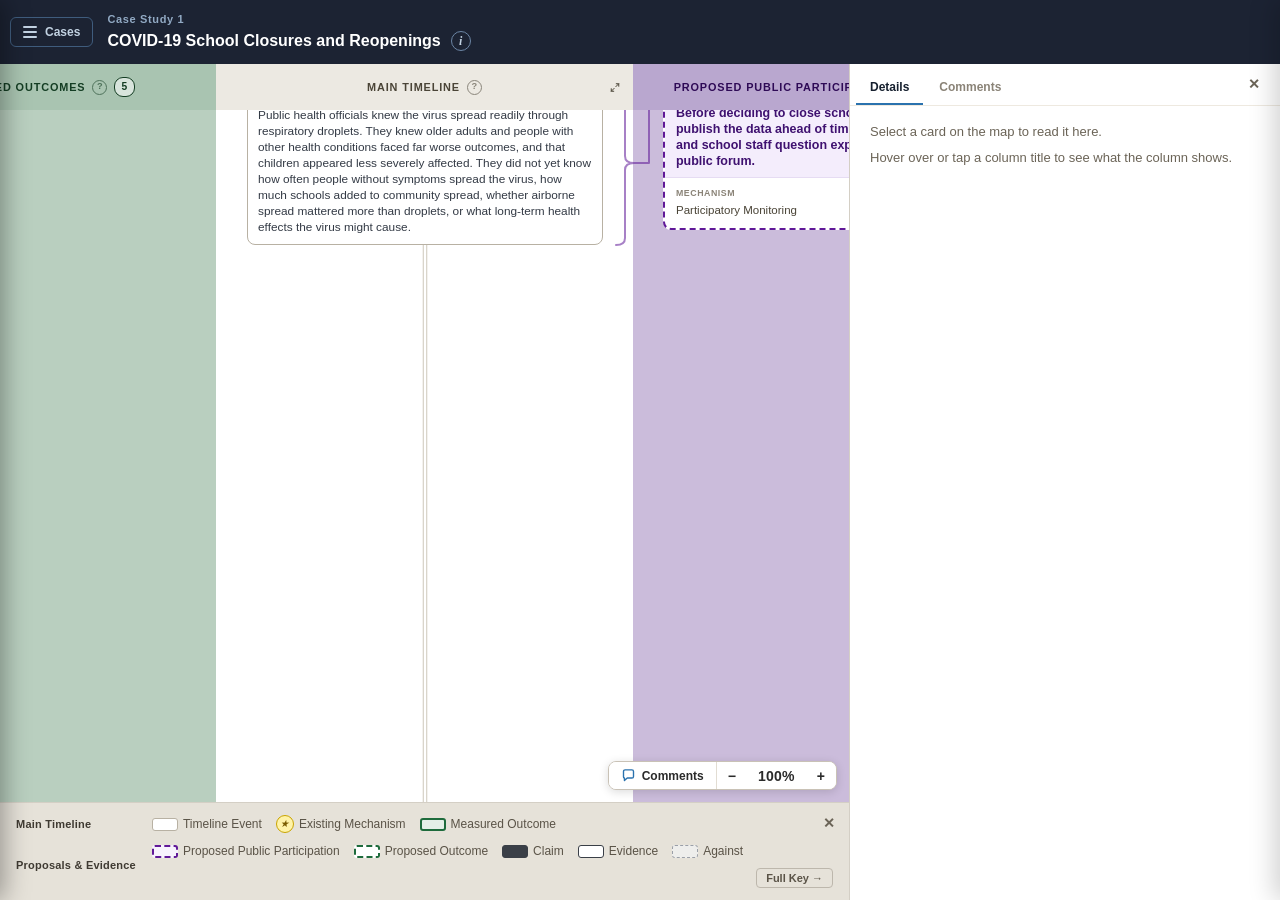
==== commit 10b680fe: "Make comments blue, move them into a sidebar tab, and join the map's columns - Comment counts on the" ====
--- a/index.html
+++ b/index.html
@@ -43,14 +43,6 @@
   <div id="key-txt"></div>
 </aside>
 
-<aside id="nt-panel" aria-hidden="true" aria-label="Comments">
-  <div class="kp-head">
-    <span>Comments on this case</span>
-    <button id="nt-close" aria-label="Close">&times;</button>
-  </div>
-  <div id="nt-panel-body"></div>
-</aside>
-
 <div id="tl-wrap">
   <!-- The way out sits on the left, where the back arrow points, and the
        filters sit on the right. -->
@@ -76,8 +68,10 @@
     <div id="ch-mapwrap">
       <div id="ch-map"></div>
       <div id="ch-zoom" role="group" aria-label="Zoom">
-        <button id="nt-open" hidden aria-controls="nt-panel" aria-expanded="false"
-          title="Participants' comments on this case"><span class="nt-ico" aria-hidden="true"></span>Comments <span id="nt-count"></span></button>
+        <button id="nt-open" hidden aria-controls="ch-comments"
+          title="Participants' comments on this case"><svg class="nt-ico" viewBox="0 0 24 24" fill="none"
+          stroke="currentColor" stroke-width="2.2" stroke-linejoin="round" aria-hidden="true"><path
+          d="M4 5.5A2.5 2.5 0 0 1 6.5 3h11A2.5 2.5 0 0 1 20 5.5v8a2.5 2.5 0 0 1-2.5 2.5H10l-4.5 4v-4h0A1.5 1.5 0 0 1 4 14.5z"/></svg>Comments <span id="nt-count"></span></button>
         <button data-zoom="out" aria-label="Zoom out">&minus;</button>
         <button data-zoom="reset" id="zoom-lbl" aria-label="Reset zoom">100%</button>
         <button data-zoom="in" aria-label="Zoom in">+</button>
@@ -107,12 +101,19 @@
       title="Show the key">Open Key &#x2303;</button>
   </div>
   <div id="ch-right">
-    <div id="ch-right-tabs">
-      <span class="rt-label" id="rt-label">Detail</span>
+    <!-- Two tabs: the selected card's detail, named for what is selected, and
+         every comment on the case. The Comments tab shows once notes.js has
+         loaded, so without comments the bar is a plain header. -->
+    <div id="ch-right-tabs" role="tablist">
+      <button class="rt on" id="rt-tab-detail" role="tab" aria-selected="true"
+        aria-controls="ch-detail"><span id="rt-label">Details</span></button>
+      <button class="rt" id="rt-tab-comments" role="tab" aria-selected="false"
+        aria-controls="ch-comments" hidden>Comments <span id="nt-tab-count" class="nt-n"></span></button>
       <button id="right-hide" class="pane-tog" aria-controls="ch-right"
         aria-expanded="true" aria-label="Hide the detail pane" title="Hide the detail pane">&#x2715;</button>
     </div>
-    <div id="ch-detail" class="rt-pane show"></div>
+    <div id="ch-detail" class="rt-pane show" role="tabpanel" aria-labelledby="rt-tab-detail"></div>
+    <div id="ch-comments" class="rt-pane" role="tabpanel" aria-labelledby="rt-tab-comments"></div>
     <!-- Outside #ch-detail, which is rebuilt on every selection, so a note
          being typed survives. notes.js shows it when a card is selected. -->
     <form id="nt-compose" hidden autocomplete="off">
--- a/css/styles.css
+++ b/css/styles.css
@@ -314,7 +314,9 @@
   flex: 1 1 58%;
   min-width: 0;
   overflow: hidden;
-  padding: 14px 18px 14px;
+  /* No padding: the lane bands run to the map's edges and the key sits flush
+     under them, so the map reads as one surface. */
+  padding: 0;
   background: #f0ede6;
   border-right: 1px solid #d4cfc5;
   display: flex;
@@ -474,8 +476,8 @@
   grid-template-columns: max-content 1fr;
   align-items: center;
   gap: 9px 16px;
-  flex-shrink: 0; margin-top: 12px; padding: 12px 14px;
-  background: #e6e2d9; border-radius: 6px;
+  flex-shrink: 0; padding: 12px 16px;
+  background: #e6e2d9; border-top: 1px solid #d4cfc5;
   font-size: 0.75rem; color: #5a5347;
 }
 .lg-hd {
@@ -1115,7 +1117,7 @@
   gap: 2px;
   /* The left edge matches #ch-detail's 20px so the header sits on the same
      line as the title and body text under it. */
-  padding: 8px 14px 0 20px;
+  padding: 6px 14px 0 6px;
   border-bottom: 1px solid #eee9e0;
   flex-shrink: 0;
 }
@@ -1134,22 +1136,31 @@
 }
 
 .rt:hover { color: #1a1a1a; }
-.rt.on { color: #16202f; border-bottom-color: #4a9fd5; }
-/* The header names whatever is selected, so it has to hold a line as long as
-   "Proposed Public Participation" without pushing the close button off. */
-.rt-label {
-  flex: 1; min-width: 0; font-size: 0.75rem; font-weight: 700;
-  padding: 7px 14px 7px 0; color: #16202f; line-height: 1.35;
-}
+.rt.on { color: #16202f; border-bottom-color: #2a72ae; }
+.rt[hidden] { display: none; }
+/* The Details tab is named for whatever is selected, so it has to hold a line
+   as long as "Proposed Public Participation" without pushing the others off. */
+#ch-right-tabs .rt {
+  min-width: 0; padding: 9px 14px 8px; line-height: 1.35;
+  white-space: nowrap; overflow: hidden; text-overflow: ellipsis;
+  display: inline-flex; align-items: center; gap: 6px;
+}
+#rt-tab-comments { flex: none; }
+/* Without comments the bar is a plain header, not a lone tab. */
+#ch-right-tabs:has(#rt-tab-comments[hidden]) .rt { color: #16202f; border-bottom-color: transparent; cursor: default; }
 #right-hide { margin-left: auto; }
 
 .rt-pane { display: none; flex: 1; min-height: 0; }
 .rt-pane.show { display: block; }
 
-#ch-detail {
+#ch-detail, #ch-comments {
   overflow-y: auto;
   padding: 0 20px 36px;
 }
+
+/* Nothing selected: two quiet lines on how to fill the pane. */
+.cd-empty p { font-size: .8125rem; line-height: 1.55; color: #6b6457; margin: 0; }
+.cd-empty p + p { margin-top: 6px; }
 
 /* The pane is a reference column beside the map, not a second page: every
    size runs one notch under the shared card styles, and the type is scoped
@@ -1371,30 +1382,35 @@
 .sp { position: relative; min-height: 100%; }
 .sp-edges { position: absolute; inset: 0; pointer-events: none; z-index: 1; }
 
-/* Lane bands and their sticky headers */
-.sp-band { position: absolute; top: 0; z-index: 0; border-radius: 10px; }
-/* The bands touch, so only the outer corners of the group are rounded. */
-.sp-band.lane-tl, .sp-band.lane-pp { border-radius: 0; }
-.sp-band.lane-im { border-top-right-radius: 0; border-bottom-right-radius: 0; }
-.sp-band.lane-ch { border-top-left-radius: 0; border-bottom-left-radius: 0; }
+/* Lane bands and their sticky headers. The bands touch and run to the
+   canvas edges, so they are square. */
+.sp-band { position: absolute; top: 0; z-index: 0; }
 .sp-band.lane-im { background: #b9cfbf; }
 .sp-band.lane-tl { background: #fff; }
 .sp-band.lane-pp { background: #cbbcdb; }
 .sp-band.lane-ch { background: #c2c0bb; }
 
-.sp-lanes {
-  position: sticky; top: 0; z-index: 6;
-  background: #f0ede6; border-bottom: 1px solid #ddd8ce;
-  box-shadow: 0 6px 10px -6px rgba(60,54,44,.28);
-}
+/* Each header spans its whole band, in a deeper shade of the band, so the
+   header and its column read as one strip with no line between them. */
+.sp-lanes { position: sticky; top: 0; z-index: 6; }
 .sp-lane {
-  position: absolute; top: 9px; box-sizing: border-box;
+  position: absolute; top: 0; bottom: 0; box-sizing: border-box;
   font-size: .68rem; font-weight: 800; letter-spacing: .08em; text-transform: uppercase;
-  padding: 4px 10px; border-radius: 6px; text-align: center;
-  display: flex; align-items: center; justify-content: center; gap: 8px;
-}
+  padding: 0 14px; text-align: center;
+  display: flex; align-items: center; justify-content: center;
+}
+/* The title, its ?, and its count, which the tooltip hangs from. */
+.sp-lane-lbl { position: relative; display: inline-flex; align-items: center; gap: 7px; min-width: 0; }
 /* Every lane label stays on one line. */
 .sp-lane-t { min-width: 0; white-space: nowrap; }
+/* Says the header has more to tell on hover. */
+.sp-lane-q {
+  flex: none; display: inline-grid; place-items: center;
+  width: 15px; height: 15px; border-radius: 50%;
+  border: 1.5px solid currentColor; opacity: .6;
+  font-size: .58rem; font-weight: 800; letter-spacing: 0; line-height: 1;
+}
+.sp-lane:hover .sp-lane-q, .sp-lane:focus-visible .sp-lane-q { opacity: 1; }
 
 /* How many of the thing the lane holds. It borrows the lane's own border and
    text colour, so it reads as part of the header rather than a second badge. */
@@ -1404,36 +1420,33 @@
   font-size: .64rem; font-weight: 800; letter-spacing: .04em;
   font-variant-numeric: tabular-nums;
 }
-.sp-lane.lane-im { background: #e4efe7; border: 1px solid #1e6b3c; color: #143d23; }
-.sp-lane.lane-tl {
-  background: #fff; border: 1px solid #b8b1a3; color: #4a4437;
-  gap: 9px;
-}
+.sp-lane.lane-im { background: #a9c4b1; color: #143d23; }
+.sp-lane.lane-tl { background: #ece9e2; color: #4a4437; }
 
 /* Diagonal arrows out, at the right end of the Main Timeline lane header: it
    opens the full timeline. The lane header is the one place on the map that
    names the timeline, so the control that expands it belongs there and nowhere
    else. It sits outside the centred label and count, so they stay centred. */
 .sp-lane-x {
-  position: absolute; right: 6px; top: 50%; transform: translateY(-50%);
+  position: absolute; right: 10px; top: 50%; transform: translateY(-50%);
   display: grid; place-items: center;
   width: 17px; height: 17px; padding: 0;
   border: none; border-radius: 4px;
   background: transparent; color: #4a4437; cursor: pointer; font-family: inherit;
 }
 .sp-lane-x svg { display: block; width: 10px; height: 10px; }
-.sp-lane-x:hover { color: #1c2333; background: #f0ede6; }
+.sp-lane-x:hover { color: #1c2333; background: #dcd8cf; }
 .sp-lane-x:focus-visible { outline: 2px solid #4a9fd5; outline-offset: 1px; }
-.sp-lane.lane-pp { background: #f0e8fa; border: 1px dashed #601898; color: #380c68; }
-.sp-lane.lane-ch { background: #fff; border: 1px dashed #1e6b3c; color: #143d23; justify-content: flex-start; }
+.sp-lane.lane-pp { background: #b9a7cf; color: #2e0a56; }
+.sp-lane.lane-ch { background: #b2b0aa; color: #2a2e35; justify-content: flex-start; padding-left: 24px; }
 
 /* What the lane holds, dropping from its header on hover or focus. */
 .sp-lane { cursor: help; }
-.sp-lane:focus-visible { outline: 2px solid #4a9fd5; outline-offset: 1px; }
+.sp-lane:focus-visible { outline: 2px solid #4a9fd5; outline-offset: -2px; }
 .sp-lane-tip {
-  display: none; position: absolute; top: calc(100% + 8px); left: 50%; z-index: 10;
+  display: none; position: absolute; top: calc(100% + 14px); left: 50%; z-index: 10;
   transform: translateX(-50%);
-  width: 100%; min-width: 260px; box-sizing: border-box; padding: 10px 12px;
+  width: 300px; box-sizing: border-box; padding: 10px 12px;
   background: #1c2333; border-radius: 6px;
   box-shadow: 0 6px 18px rgba(28,35,51,.35);
   font-size: .75rem; font-weight: 400; letter-spacing: 0; line-height: 1.5;
@@ -1444,8 +1457,8 @@
   content: ''; position: absolute; top: -5px; left: 50%; margin-left: -5px;
   border: 5px solid transparent; border-top: 0; border-bottom-color: #1c2333;
 }
-/* The last lane runs as wide as its claim row, so its tip sits under the
-   left-aligned label instead of the lane's middle. */
+/* The last lane runs as wide as its claim row, so its label sits at the left
+   and the tip lines up under the label's start. */
 .sp-lane.lane-ch .sp-lane-tip { left: 0; transform: none; width: 340px; }
 .sp-lane.lane-ch .sp-lane-tip::before { left: 40px; }
 .sp-lane:hover .sp-lane-tip, .sp-lane:focus-within .sp-lane-tip { display: block; }
@@ -1666,9 +1679,11 @@
 .cd-kick-mech .sp-star-static { display: inline-flex; vertical-align: -4px; margin-right: 6px; }
 
 /* ------------------------------------------------------------------ *
- * Participants' notes (js/notes.js). Sticky-note yellow, used nowhere
- * else on the map except the mechanism stars, which are round.
+ * Participants' comments (js/notes.js). Blue, used nowhere else on the
+ * map, so a comment never reads as a yellow mechanism star.
  * ------------------------------------------------------------------ */
+
+:root { --nt-blue: #2a72ae; --nt-blue-dk: #225f92; --nt-tint: #e6f0f9; }
 
 #nt-open[hidden], #nt-compose[hidden], #nt-compose [hidden] { display: none; }
 
@@ -1677,51 +1692,53 @@
   clip: rect(0 0 0 0); white-space: nowrap;
 }
 
-/* The count on a card: a small square sticky over its top-right corner. It
+/* The count on a card: a small speech bubble over its top-right corner. It
    takes no clicks, so clicking it selects the card like the rest of it. */
 .nt-badge {
-  position: absolute; top: -8px; right: -8px; z-index: 4;
-  min-width: 20px; height: 20px; padding: 0 5px;
+  position: absolute; top: -9px; right: -9px; z-index: 4;
+  min-width: 22px; height: 20px; padding: 0 6px; box-sizing: border-box;
   display: inline-flex; align-items: center; justify-content: center;
-  background: #ffd84d; color: #3d2e00; border: 1px solid #c9a400;
-  border-radius: 3px 3px 8px 3px; box-shadow: 0 1px 3px rgba(0,0,0,.22);
+  background: var(--nt-blue); color: #fff; border: 1.5px solid #fff;
+  border-radius: 10px 10px 10px 3px; box-shadow: 0 1px 4px rgba(20,50,80,.35);
   font-family: inherit; font-size: .62rem; font-weight: 800; line-height: 1;
-  pointer-events: none;
+  font-variant-numeric: tabular-nums; pointer-events: none;
 }
 /* An event with mechanism stars: the badge joins their row. */
 .sp-ent-stars .nt-badge { position: static; }
 #ch-map.nt-hide .nt-badge { display: none; }
 
-/* The Notes button, first in the floating zoom control. */
+/* The Comments button, first in the floating zoom control. */
 #ch-zoom #nt-open {
   display: inline-flex; align-items: center; gap: 6px;
   font-size: .75rem; padding: 6px 12px; border-right: 1px solid #e2ddd3;
 }
 #ch-zoom #nt-open[hidden] { display: none; }
-.nt-ico {
-  width: 11px; height: 11px; background: #ffd84d; border: 1px solid #c9a400;
-  border-radius: 1px 1px 4px 1px; display: inline-block;
-}
-#nt-count {
-  background: #ffd84d; color: #3d2e00; border-radius: 9px;
-  padding: 2px 6px; font-size: .625rem; font-weight: 800;
-}
-#nt-count:empty { display: none; }
-
-/* The note box, fixed to the bottom of the detail pane. */
+.nt-ico { width: 15px; height: 15px; color: var(--nt-blue); flex: none; }
+#nt-count, .nt-n {
+  background: var(--nt-blue); color: #fff; border-radius: 9px;
+  padding: 2px 6px; font-size: .625rem; font-weight: 800; line-height: 1.2;
+  font-variant-numeric: tabular-nums;
+}
+#nt-count:empty, .nt-n:empty { display: none; }
+
+/* The comment box, fixed to the bottom of the right pane. */
 #nt-compose {
-  flex-shrink: 0; display: flex; flex-direction: column; gap: 6px;
-  padding: 10px 14px 12px 20px; border-top: 1px solid #e2ddd3; background: #fffbe8;
+  flex-shrink: 0; display: flex; flex-direction: column; gap: 8px;
+  padding: 12px 16px 14px 20px; border-top: 1px solid #e6e2da; background: #fff;
 }
 .nt-row { display: flex; align-items: center; gap: 8px; }
 /* 16px: below it, iOS zooms the whole page when the field is focused. */
 .nt-input {
   font-family: inherit; font-size: 16px; line-height: 1.35; width: 100%;
-  padding: 7px 9px; border: 1.5px solid #c9c2b6; border-radius: 6px;
-  background: #fff; color: #1a1a1a; -webkit-appearance: none; appearance: none;
+  padding: 8px 11px; border: 1px solid #d4cfc5; border-radius: 8px;
+  background: #faf9f6; color: #1a1a1a; -webkit-appearance: none; appearance: none;
+  transition: border-color .12s, box-shadow .12s, background .12s;
 }
 textarea.nt-input { resize: vertical; min-height: 46px; max-height: 40vh; }
-.nt-input:focus { outline: none; border-color: #1c2333; }
+.nt-input:focus {
+  outline: none; background: #fff; border-color: var(--nt-blue);
+  box-shadow: 0 0 0 3px rgba(42,114,174,.18);
+}
 .nt-as { flex: 0 0 auto; font-size: .6875rem; color: #6b6457; }
 .nt-as b { color: #1c2333; }
 #nt-status { flex: 1; min-width: 0; font-size: .6875rem; line-height: 1.35; color: #6b6457; }
@@ -1730,68 +1747,76 @@
 .nt-btn {
   flex: 0 0 auto; margin-left: auto;
   font-family: inherit; font-size: .75rem; font-weight: 700;
-  padding: 7px 16px; border-radius: 6px; border: 1.5px solid #1c2333;
-  background: #1c2333; color: #fff; cursor: pointer;
-}
-.nt-btn:hover { background: #2c3650; }
+  padding: 7px 18px; border-radius: 8px; border: 1px solid var(--nt-blue);
+  background: var(--nt-blue); color: #fff; cursor: pointer;
+}
+.nt-btn:hover { background: var(--nt-blue-dk); border-color: var(--nt-blue-dk); }
+.nt-btn:focus-visible { outline: 2px solid var(--nt-blue); outline-offset: 2px; }
 .nt-btn:disabled { opacity: .45; cursor: default; }
-.nt-btn-quiet { background: #fff; color: #1c2333; border-color: #b3aca0; margin-left: 0; }
+.nt-btn-quiet { background: #fff; color: #1c2333; border-color: #c9c2b6; margin-left: 0; }
 .nt-btn-quiet:hover { background: #f3f1ec; border-color: #1c2333; }
 .nt-link {
   font: inherit; background: none; border: none; padding: 0;
-  color: #1258a0; cursor: pointer; text-decoration: underline;
-}
-
-/* The notes under a card's detail, and in the panel. */
-.nt-list:not(:empty) { margin-top: 20px; padding-top: 12px; border-top: 1px solid #eee9e0; }
+  color: var(--nt-blue); cursor: pointer; text-decoration: underline;
+}
+
+/* The comments under a card's detail, and in the Comments tab. */
+.nt-list:not(:empty) { margin-top: 22px; padding-top: 14px; border-top: 1px solid #eee9e0; }
 .nt-h {
   font-size: .625rem; font-weight: 800; letter-spacing: .06em;
-  text-transform: uppercase; color: #6b6457; margin-bottom: 8px;
+  text-transform: uppercase; color: var(--sb-ink); margin-bottom: 10px;
 }
 .nt-ul { list-style: none; display: flex; flex-direction: column; gap: 8px; }
 .nt-item {
-  background: #fff6c4; border: 1px solid #ecd77a; border-radius: 3px 3px 10px 3px;
-  padding: 7px 10px; box-shadow: 0 1px 2px rgba(0,0,0,.07);
-}
+  display: grid; grid-template-columns: 26px 1fr; gap: 10px;
+  background: #fff; border: 1px solid #e6e2da; border-left: 3px solid var(--nt-blue);
+  border-radius: 8px; padding: 9px 11px 10px 10px;
+}
+.nt-av {
+  width: 26px; height: 26px; border-radius: 50%;
+  display: grid; place-items: center;
+  background: var(--nt-tint); color: var(--nt-blue-dk);
+  font-size: .625rem; font-weight: 800; letter-spacing: .02em;
+}
+.nt-body { min-width: 0; }
 .nt-meta {
-  display: flex; flex-wrap: wrap; align-items: baseline; gap: 2px 6px;
-  font-size: .6875rem; color: #6b6457;
-}
-.nt-meta b { color: #1c2333; }
-.nt-meta .nt-link:first-of-type { margin-left: auto; }
+  display: flex; flex-wrap: wrap; align-items: baseline; gap: 2px 8px;
+  font-size: .6875rem; color: #8a8377; min-height: 18px;
+}
+.nt-meta b { color: #1c2333; font-size: .75rem; }
+.nt-acts { margin-left: auto; display: inline-flex; gap: 10px; }
+/* Delete and Hide wait for the pointer; touch screens always show them. */
+@media (hover: hover) {
+  .nt-acts { opacity: 0; transition: opacity .12s; }
+  .nt-item:hover .nt-acts, .nt-item:focus-within .nt-acts { opacity: 1; }
+}
 .nt-text {
-  margin-top: 3px; font-size: .8125rem; line-height: 1.5; color: #1c2333;
+  margin-top: 2px; font-size: .8125rem; line-height: 1.5; color: #1c2333;
   white-space: pre-wrap; overflow-wrap: anywhere;
 }
 .nt-pending { opacity: .65; }
-.nt-hidden { background: #f1efe9; border: 1px dashed #b3aca0; }
+.nt-hidden { background: #f6f4ef; border: 1px dashed #b3aca0; border-left: 3px dashed #b3aca0; }
 .nt-tag {
   font-size: .58rem; font-weight: 800; letter-spacing: .05em; text-transform: uppercase;
   background: #e2ddd3; color: #4a463f; border-radius: 3px; padding: 1px 5px;
 }
 .nt-was { margin-top: 2px; font-size: .6875rem; font-style: italic; color: #8a8377; }
 
-/* The panel: slides over from the right, like the key. */
-#nt-panel {
-  position: fixed; top: 0; right: 0; bottom: 0; z-index: 70;
-  width: 420px; max-width: 94vw;
-  display: flex; flex-direction: column;
-  background: #fbfaf7; border-left: 1px solid #d4cfc5;
-  box-shadow: -6px 0 24px rgba(0,0,0,.18);
-  transform: translateX(100%); visibility: hidden;
-  transition: transform .22s ease, visibility 0s linear .22s;
-}
-#nt-panel.open { transform: translateX(0); visibility: visible; transition: transform .22s ease; }
-#nt-close {
-  background: none; border: none; border-radius: 4px; width: 26px; height: 26px;
-  font-size: 1.1rem; line-height: 1; color: #8a8377; cursor: pointer; padding: 0 4px;
-}
-#nt-close:hover { color: #1a1a1a; }
-#nt-panel-body {
-  flex: 1; min-height: 0; overflow-y: auto; -webkit-overflow-scrolling: touch;
-  padding: 12px 18px 30px;
-}
-.nt-opt { display: flex; align-items: center; gap: 6px; font-size: .75rem; color: #4a463f; margin-bottom: 14px; cursor: pointer; }
+/* The Comments tab: a count line with the map toggle, then one group per card. */
+.nt-bar {
+  display: flex; align-items: center; gap: 10px;
+  padding: 14px 0 12px; margin-bottom: 14px; border-bottom: 1px solid #eee9e0;
+}
+.nt-bar-t { flex: 1; min-width: 0; font-size: .75rem; font-weight: 700; color: var(--sb-ink); }
+.nt-eye {
+  flex: none; display: inline-flex; align-items: center; gap: 5px;
+  font-family: inherit; font-size: .6875rem; font-weight: 700; color: #6b6457;
+  background: none; border: 1px solid #d4cfc5; border-radius: 6px;
+  padding: 4px 8px; cursor: pointer;
+}
+.nt-eye svg { width: 14px; height: 14px; }
+.nt-eye[aria-pressed="true"] { color: var(--nt-blue-dk); border-color: #b7d0e6; background: var(--nt-tint); }
+.nt-eye:hover { border-color: #1c2333; color: #1c2333; }
 .nt-facil {
   display: flex; flex-direction: column; gap: 8px; margin-bottom: 16px;
   padding: 10px 12px; background: #fff; border: 1px solid #d4cfc5; border-radius: 8px;
@@ -1801,10 +1826,10 @@
   font-size: .625rem; font-weight: 800; letter-spacing: .06em;
   text-transform: uppercase; color: #6b6457;
 }
-.nt-group { margin-bottom: 18px; }
+.nt-group { margin-bottom: 20px; }
 .nt-card {
   display: block; width: 100%; text-align: left; font-family: inherit;
-  background: none; border: none; padding: 0 0 6px; cursor: pointer;
+  background: none; border: none; padding: 0 0 8px; cursor: pointer;
 }
 .nt-card-kind {
   display: block; font-size: .58rem; font-weight: 800; letter-spacing: .06em;
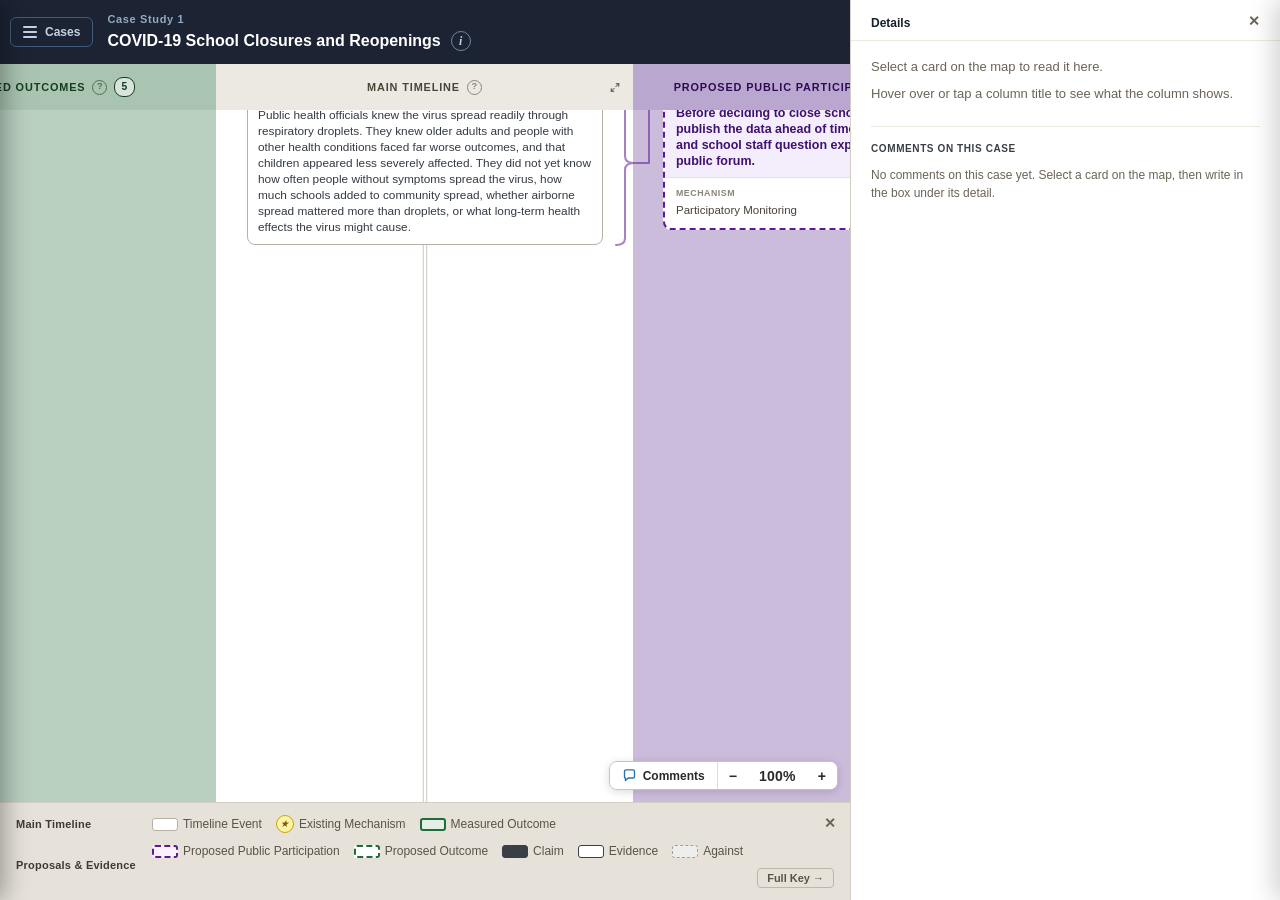
==== commit 02faaf5e: "Show comments as a feed under the detail; the map button turns them on or off Co-Authored-By: Claude" ====
--- a/index.html
+++ b/index.html
@@ -68,10 +68,11 @@
     <div id="ch-mapwrap">
       <div id="ch-map"></div>
       <div id="ch-zoom" role="group" aria-label="Zoom">
-        <button id="nt-open" hidden aria-controls="ch-comments"
-          title="Participants' comments on this case"><svg class="nt-ico" viewBox="0 0 24 24" fill="none"
+        <button id="nt-open" hidden aria-pressed="true"
+          title="Hide comments"><svg class="nt-ico" viewBox="0 0 24 24" fill="none"
           stroke="currentColor" stroke-width="2.2" stroke-linejoin="round" aria-hidden="true"><path
-          d="M4 5.5A2.5 2.5 0 0 1 6.5 3h11A2.5 2.5 0 0 1 20 5.5v8a2.5 2.5 0 0 1-2.5 2.5H10l-4.5 4v-4h0A1.5 1.5 0 0 1 4 14.5z"/></svg>Comments <span id="nt-count"></span></button>
+          d="M4 5.5A2.5 2.5 0 0 1 6.5 3h11A2.5 2.5 0 0 1 20 5.5v8a2.5 2.5 0 0 1-2.5 2.5H10l-4.5 4v-4h0A1.5 1.5 0 0 1 4 14.5z"/><line class="nt-ico-x"
+          x1="2" y1="2" x2="22" y2="22" stroke-linecap="round"/></svg>Comments <span id="nt-count"></span></button>
         <button data-zoom="out" aria-label="Zoom out">&minus;</button>
         <button data-zoom="reset" id="zoom-lbl" aria-label="Reset zoom">100%</button>
         <button data-zoom="in" aria-label="Zoom in">+</button>
@@ -101,22 +102,16 @@
       title="Show the key">Open Key &#x2303;</button>
   </div>
   <div id="ch-right">
-    <!-- Two tabs: the selected card's detail, named for what is selected, and
-         every comment on the case. The Comments tab shows once notes.js has
-         loaded, so without comments the bar is a plain header. -->
-    <div id="ch-right-tabs" role="tablist">
-      <button class="rt on" id="rt-tab-detail" role="tab" aria-selected="true"
-        aria-controls="ch-detail"><span id="rt-label">Details</span></button>
-      <button class="rt" id="rt-tab-comments" role="tab" aria-selected="false"
-        aria-controls="ch-comments" hidden>Comments <span id="nt-tab-count" class="nt-n"></span></button>
+    <div id="ch-right-tabs">
+      <span class="rt-label" id="rt-label">Details</span>
       <button id="right-hide" class="pane-tog" aria-controls="ch-right"
         aria-expanded="true" aria-label="Hide the detail pane" title="Hide the detail pane">&#x2715;</button>
     </div>
-    <div id="ch-detail" class="rt-pane show" role="tabpanel" aria-labelledby="rt-tab-detail"></div>
-    <div id="ch-comments" class="rt-pane" role="tabpanel" aria-labelledby="rt-tab-comments"></div>
+    <div id="ch-detail" class="rt-pane show"></div>
     <!-- Outside #ch-detail, which is rebuilt on every selection, so a note
          being typed survives. notes.js shows it when a card is selected. -->
     <form id="nt-compose" hidden autocomplete="off">
+      <div class="nt-compose-h">Add a comment</div>
       <div id="nt-name-row" class="nt-row">
         <input id="nt-name" class="nt-input" maxlength="60" placeholder="Your name" aria-label="Your name (needed to post)" autocomplete="name" required>
       </div>
--- a/css/styles.css
+++ b/css/styles.css
@@ -242,17 +242,17 @@
 
 .esrcs a {
   font-size: 0.875rem;
-  color: #1258a0;
+  color: #3a3f47;
   text-decoration: none;
-  background: #e3eef8;
+  background: #f1efe9;
   padding: 4px 10px;
   border-radius: 4px;
-  border: 1px solid #a8c8e8;
+  border: 1px solid #d4cfc5;
   cursor: pointer;
 }
 
 .esrcs a:hover {
-  background: #bed4ee;
+  background: #e6e2d9;
   text-decoration: underline;
 }
 
@@ -296,6 +296,24 @@
 #ch-wrap.no-right #ch-right { display: none; }
 #ch-wrap.no-right #ch-mapcol { flex: 1 1 100%; border-right: none; }
 #ch-mapcol.no-legend #ch-legend { display: none; }
+
+/* On a wide screen the detail pane runs the full height of the window and
+   the top bar spans the map only. The map wrapper steps out of the way so
+   its two columns sit straight in the page grid. */
+@media (min-width: 901px) {
+  body:has(#ch-wrap.show:not(.no-right)) {
+    display: grid;
+    grid-template-columns: minmax(0, 1fr) min(38%, 430px);
+    grid-template-rows: auto minmax(0, 1fr);
+  }
+  body:has(#ch-wrap.show:not(.no-right)) #ch-wrap { display: contents; }
+  body:has(#ch-wrap.show:not(.no-right)) #top { grid-column: 1; grid-row: 1; }
+  body:has(#ch-wrap.show:not(.no-right)) #ch-mapcol { grid-column: 1; grid-row: 2; min-height: 0; border-right: none; }
+  body:has(#ch-wrap.show:not(.no-right)) #ch-right {
+    grid-column: 2; grid-row: 1 / 3; min-height: 0; max-width: none;
+    border-left: 1px solid #d4cfc5;
+  }
+}
 
 .pane-tog {
   font-family: inherit; font-size: 0.6875rem; font-weight: 700;
@@ -308,7 +326,7 @@
 /* Open Key sits directly under the zoom pill, in the space the key vacated.
    The detail pane has no reopen button: clicking anything on the map brings
    it back, which is the same gesture that put something in it. */
-.pane-tog-strip { align-self: flex-end; margin-top: 12px; margin-right: 12px; }
+.pane-tog-strip { align-self: flex-end; margin: 10px 12px; }
 
 #ch-mapcol {
   flex: 1 1 58%;
@@ -570,7 +588,7 @@
 
 .cd .cd-claim { margin-bottom: 14px; }
 .cd .eact { margin: 14px 0 12px; }
-.sp-addressed { margin-top: 18px; padding-top: 12px; border-top: 1px solid #e2ddd3; }
+.sp-addressed { margin-top: 22px; }
 .cd > .ev-srcs { margin-top: 14px; }
 .cd-about { border-top: 1px solid #e3ddd2; margin-top: 26px; padding-top: 18px; }
 
@@ -669,12 +687,13 @@
 
 .ev-srcs { font-size: 0.875rem; line-height: 1.6; margin-top: 7px; }
 .pa-loc { font-size: 0.75rem; color: #555; margin-top: 7px; }
+/* Sources share the sidebar's ink; the underline marks them as links. */
 .ev-srcs a {
-  font-size: 0.875rem; color: #1258a0; text-decoration: underline;
-  text-underline-offset: 2px; background: transparent; padding: 1px 0;
-  border: none; cursor: pointer;
-}
-.ev-srcs a:hover { color: #0d3f73; }
+  font-size: 0.875rem; color: #3a3f47; text-decoration: underline;
+  text-decoration-color: #a9a294; text-underline-offset: 2px;
+  background: transparent; padding: 1px 0; border: none; cursor: pointer;
+}
+.ev-srcs a:hover { color: #1a1a1a; text-decoration-color: currentColor; }
 
 .pa {
   background: #f7f2fd; border: 1px solid #ddcdf2; border-left: 4px solid #601898;
@@ -1117,7 +1136,7 @@
   gap: 2px;
   /* The left edge matches #ch-detail's 20px so the header sits on the same
      line as the title and body text under it. */
-  padding: 6px 14px 0 6px;
+  padding: 8px 14px 0 20px;
   border-bottom: 1px solid #eee9e0;
   flex-shrink: 0;
 }
@@ -1136,24 +1155,19 @@
 }
 
 .rt:hover { color: #1a1a1a; }
-.rt.on { color: #16202f; border-bottom-color: #2a72ae; }
-.rt[hidden] { display: none; }
-/* The Details tab is named for whatever is selected, so it has to hold a line
-   as long as "Proposed Public Participation" without pushing the others off. */
-#ch-right-tabs .rt {
-  min-width: 0; padding: 9px 14px 8px; line-height: 1.35;
-  white-space: nowrap; overflow: hidden; text-overflow: ellipsis;
-  display: inline-flex; align-items: center; gap: 6px;
-}
-#rt-tab-comments { flex: none; }
-/* Without comments the bar is a plain header, not a lone tab. */
-#ch-right-tabs:has(#rt-tab-comments[hidden]) .rt { color: #16202f; border-bottom-color: transparent; cursor: default; }
+.rt.on { color: #16202f; border-bottom-color: #4a9fd5; }
+/* The header names whatever is selected, so it has to hold a line as long as
+   "Proposed Public Participation" without pushing the close button off. */
+.rt-label {
+  flex: 1; min-width: 0; font-size: 0.75rem; font-weight: 700;
+  padding: 7px 14px 7px 0; color: #16202f; line-height: 1.35;
+}
 #right-hide { margin-left: auto; }
 
 .rt-pane { display: none; flex: 1; min-height: 0; }
 .rt-pane.show { display: block; }
 
-#ch-detail, #ch-comments {
+#ch-detail {
   overflow-y: auto;
   padding: 0 20px 36px;
 }
@@ -1676,7 +1690,8 @@
    The sidebars keep both. */
 #ch-mapcol, #ch-mapcol * { -webkit-user-select: none; user-select: none; }
 /* The mechanism question carries the same yellow star as the map. */
-.cd-kick-mech .sp-star-static { display: inline-flex; vertical-align: -4px; margin-right: 6px; }
+.cd-kick-mech:has(.sp-star-static) { display: flex; align-items: center; gap: 8px; }
+.cd-kick-mech .sp-star-static { display: inline-flex; flex: none; }
 
 /* ------------------------------------------------------------------ *
  * Participants' comments (js/notes.js). Blue, used nowhere else on the
@@ -1714,27 +1729,41 @@
 }
 #ch-zoom #nt-open[hidden] { display: none; }
 .nt-ico { width: 15px; height: 15px; color: var(--nt-blue); flex: none; }
-#nt-count, .nt-n {
+/* Comments switched off: the button greys out and its icon is struck through. */
+#ch-zoom #nt-open.nt-is-off { color: #8a8377; }
+#nt-open.nt-is-off .nt-ico { color: #8a8377; }
+#nt-open.nt-is-off .nt-ico .nt-ico-x { display: inline; }
+.nt-ico .nt-ico-x { display: none; }
+#nt-open.nt-is-off #nt-count { background: #c9c2b6; }
+#ch-detail.nt-off .nt-list { display: none; }
+#nt-count {
   background: var(--nt-blue); color: #fff; border-radius: 9px;
   padding: 2px 6px; font-size: .625rem; font-weight: 800; line-height: 1.2;
   font-variant-numeric: tabular-nums;
 }
-#nt-count:empty, .nt-n:empty { display: none; }
+#nt-count:empty { display: none; }
 
 /* The comment box, fixed to the bottom of the right pane. */
 #nt-compose {
   flex-shrink: 0; display: flex; flex-direction: column; gap: 8px;
-  padding: 12px 16px 14px 20px; border-top: 1px solid #e6e2da; background: #fff;
+  padding: 10px 16px 14px 20px; border-top: 1px solid #cfe0ef; background: #f3f8fc;
+}
+.nt-compose-h {
+  font-size: .625rem; font-weight: 800; letter-spacing: .06em;
+  text-transform: uppercase; color: var(--nt-blue-dk);
 }
 .nt-row { display: flex; align-items: center; gap: 8px; }
-/* 16px: below it, iOS zooms the whole page when the field is focused. */
+/* The sidebar's own text size. Touch screens get 16px below: smaller, and
+   iOS zooms the whole page when the field is focused. */
 .nt-input {
-  font-family: inherit; font-size: 16px; line-height: 1.35; width: 100%;
-  padding: 8px 11px; border: 1px solid #d4cfc5; border-radius: 8px;
-  background: #faf9f6; color: #1a1a1a; -webkit-appearance: none; appearance: none;
+  font-family: inherit; font-size: .8125rem; line-height: 1.45; width: 100%;
+  padding: 7px 10px; border: 1px solid #bccfe0; border-radius: 8px;
+  background: #fff; color: #1a1a1a; -webkit-appearance: none; appearance: none;
   transition: border-color .12s, box-shadow .12s, background .12s;
 }
-textarea.nt-input { resize: vertical; min-height: 46px; max-height: 40vh; }
+@media (hover: none), (pointer: coarse) { .nt-input { font-size: 16px; } }
+.nt-input::placeholder { color: #8a8377; }
+textarea.nt-input { resize: vertical; min-height: 54px; max-height: 40vh; }
 .nt-input:focus {
   outline: none; background: #fff; border-color: var(--nt-blue);
   box-shadow: 0 0 0 3px rgba(42,114,174,.18);
@@ -1802,21 +1831,7 @@
 }
 .nt-was { margin-top: 2px; font-size: .6875rem; font-style: italic; color: #8a8377; }
 
-/* The Comments tab: a count line with the map toggle, then one group per card. */
-.nt-bar {
-  display: flex; align-items: center; gap: 10px;
-  padding: 14px 0 12px; margin-bottom: 14px; border-bottom: 1px solid #eee9e0;
-}
-.nt-bar-t { flex: 1; min-width: 0; font-size: .75rem; font-weight: 700; color: var(--sb-ink); }
-.nt-eye {
-  flex: none; display: inline-flex; align-items: center; gap: 5px;
-  font-family: inherit; font-size: .6875rem; font-weight: 700; color: #6b6457;
-  background: none; border: 1px solid #d4cfc5; border-radius: 6px;
-  padding: 4px 8px; cursor: pointer;
-}
-.nt-eye svg { width: 14px; height: 14px; }
-.nt-eye[aria-pressed="true"] { color: var(--nt-blue-dk); border-color: #b7d0e6; background: var(--nt-tint); }
-.nt-eye:hover { border-color: #1c2333; color: #1c2333; }
+/* The case feed, shown when nothing is selected. */
 .nt-facil {
   display: flex; flex-direction: column; gap: 8px; margin-bottom: 16px;
   padding: 10px 12px; background: #fff; border: 1px solid #d4cfc5; border-radius: 8px;
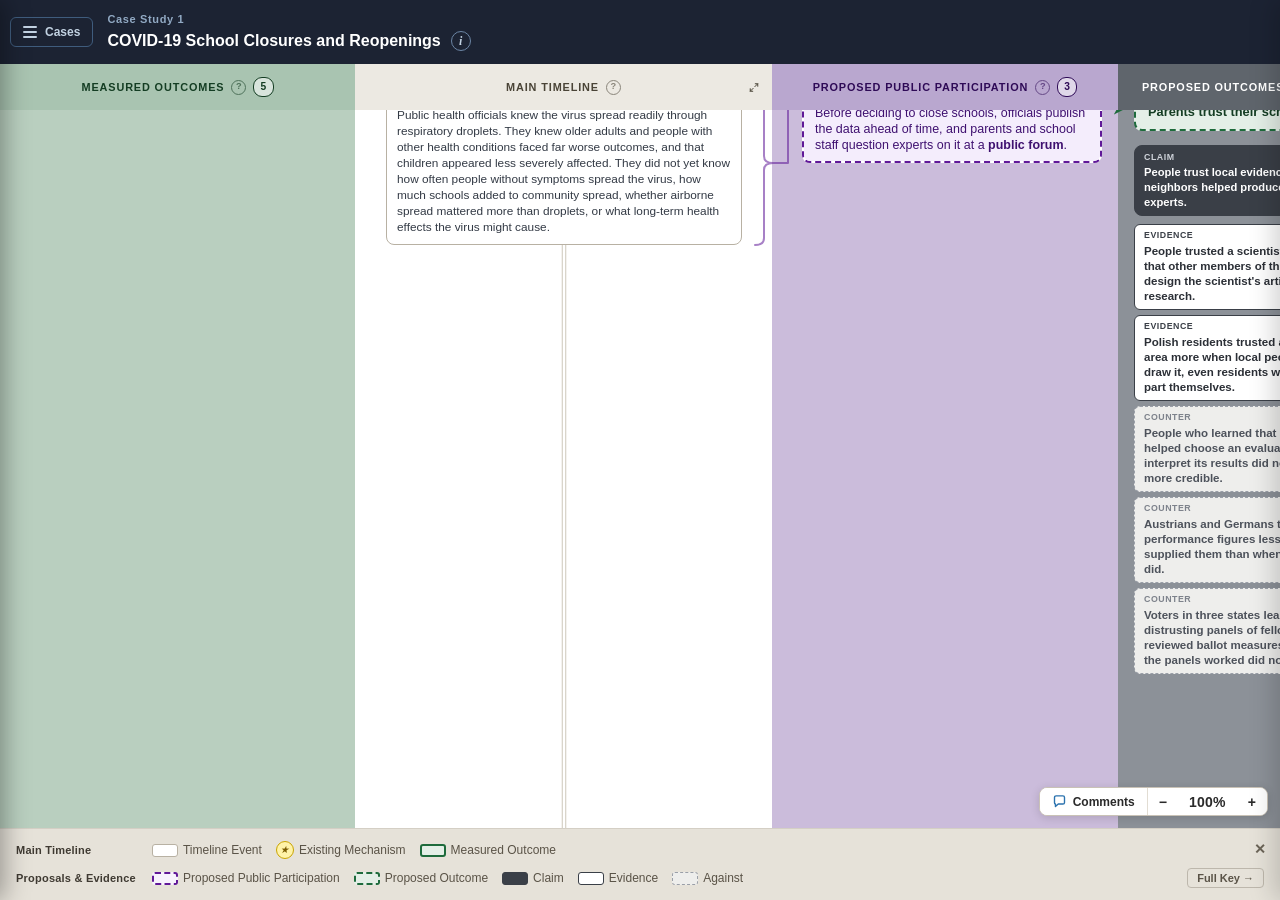
==== commit 09fbfe43: "Put Open Key in the zoom control when the key is closed Co-Authored-By: Claude Opus 5.5 (1M context)" ====
--- a/index.html
+++ b/index.html
@@ -68,11 +68,12 @@
     <div id="ch-mapwrap">
       <div id="ch-map"></div>
       <div id="ch-zoom" role="group" aria-label="Zoom">
-        <button id="nt-open" hidden aria-pressed="true"
-          title="Hide comments"><svg class="nt-ico" viewBox="0 0 24 24" fill="none"
+        <button id="legend-show" hidden aria-controls="ch-legend" aria-expanded="false"
+          title="Show the key">Open Key &#x2303;</button>
+        <button id="nt-open" hidden
+          title="Show every comment on this case"><svg class="nt-ico" viewBox="0 0 24 24" fill="none"
           stroke="currentColor" stroke-width="2.2" stroke-linejoin="round" aria-hidden="true"><path
-          d="M4 5.5A2.5 2.5 0 0 1 6.5 3h11A2.5 2.5 0 0 1 20 5.5v8a2.5 2.5 0 0 1-2.5 2.5H10l-4.5 4v-4h0A1.5 1.5 0 0 1 4 14.5z"/><line class="nt-ico-x"
-          x1="2" y1="2" x2="22" y2="22" stroke-linecap="round"/></svg>Comments <span id="nt-count"></span></button>
+          d="M4 5.5A2.5 2.5 0 0 1 6.5 3h11A2.5 2.5 0 0 1 20 5.5v8a2.5 2.5 0 0 1-2.5 2.5H10l-4.5 4v-4h0A1.5 1.5 0 0 1 4 14.5z"/></svg>Comments <span id="nt-count"></span></button>
         <button data-zoom="out" aria-label="Zoom out">&minus;</button>
         <button data-zoom="reset" id="zoom-lbl" aria-label="Reset zoom">100%</button>
         <button data-zoom="in" aria-label="Zoom in">+</button>
@@ -97,9 +98,6 @@
       <button id="legend-hide" aria-controls="ch-legend"
         aria-expanded="true" aria-label="Hide the key" title="Hide the key">&#x2715;</button>
     </div>
-    <button id="legend-show" class="pane-tog pane-tog-strip" hidden
-      aria-controls="ch-legend" aria-expanded="false"
-      title="Show the key">Open Key &#x2303;</button>
   </div>
   <div id="ch-right">
     <div id="ch-right-tabs">
--- a/css/styles.css
+++ b/css/styles.css
@@ -303,7 +303,7 @@
 @media (min-width: 901px) {
   body:has(#ch-wrap.show:not(.no-right)) {
     display: grid;
-    grid-template-columns: minmax(0, 1fr) min(38%, 430px);
+    grid-template-columns: minmax(0, 1fr) min(38%, 380px);
     grid-template-rows: auto minmax(0, 1fr);
   }
   body:has(#ch-wrap.show:not(.no-right)) #ch-wrap { display: contents; }
@@ -323,10 +323,9 @@
 .pane-tog:hover { border-color: #1c2333; color: #1c2333; }
 #right-hide { margin: 0 0 6px 4px; font-size: .9rem; line-height: 1; padding: 6px 6px; border: none; background: none; color: #6b6457; }
 #right-hide:hover { color: #1c2333; background: none; }
-/* Open Key sits directly under the zoom pill, in the space the key vacated.
+/* Open Key joins the zoom pill when the key is closed (see #ch-zoom).
    The detail pane has no reopen button: clicking anything on the map brings
    it back, which is the same gesture that put something in it. */
-.pane-tog-strip { align-self: flex-end; margin: 10px 12px; }
 
 #ch-mapcol {
   flex: 1 1 58%;
@@ -1124,7 +1123,7 @@
 #ch-right {
   flex: 1 1 36%;
   min-width: 0;
-  max-width: 430px;
+  max-width: 380px;
   display: flex;
   flex-direction: column;
   background: #fff;
@@ -1402,7 +1401,7 @@
 .sp-band.lane-im { background: #b9cfbf; }
 .sp-band.lane-tl { background: #fff; }
 .sp-band.lane-pp { background: #cbbcdb; }
-.sp-band.lane-ch { background: #c2c0bb; }
+.sp-band.lane-ch { background: #8c9198; }
 
 /* Each header spans its whole band, in a deeper shade of the band, so the
    header and its column read as one strip with no line between them. */
@@ -1452,7 +1451,7 @@
 .sp-lane-x:hover { color: #1c2333; background: #dcd8cf; }
 .sp-lane-x:focus-visible { outline: 2px solid #4a9fd5; outline-offset: 1px; }
 .sp-lane.lane-pp { background: #b9a7cf; color: #2e0a56; }
-.sp-lane.lane-ch { background: #b2b0aa; color: #2a2e35; justify-content: flex-start; padding-left: 24px; }
+.sp-lane.lane-ch { background: #5f656c; color: #fff; justify-content: flex-start; padding-left: 24px; }
 
 /* What the lane holds, dropping from its header on hover or focus. */
 .sp-lane { cursor: help; }
@@ -1482,7 +1481,7 @@
 .sp-edge-spine-case { stroke: #cdc7ba; stroke-width: 4.5; }
 .sp-edge-spine { stroke: #fff; stroke-width: 2.5; }
 /* Impact arrows: short horizontal runs from the source event to its card. */
-.sp-edge-imp { stroke: rgba(30,107,60,.45); stroke-width: 1.8; }
+.sp-edge-imp { stroke: rgba(30,107,60,.55); stroke-width: 2; fill: none; stroke-linecap: round; stroke-linejoin: round; }
 .sp-edge-imp.on { stroke: #1e6b3c; stroke-width: 2.6; }
 .sp-edge-chain { stroke: #1e6b3c; stroke-width: 2.25; }
 .sp-edge-chain.on { stroke-width: 3.2; }
@@ -1561,24 +1560,15 @@
 .sp-propbox-kick { display: block; font-size: .58rem; font-weight: 800; letter-spacing: .06em; text-transform: uppercase; color: #601898; margin-bottom: 2px; }
 /* Purple is confined to the header band and the dashed edge, so the body reads
    as a plain record and the green effect links do not have to fight a tint. */
-.sp-prop-head { padding: 8px 11px; font-weight: 600; background: #f4edfc; border-bottom: 1px solid #e6dcf3; border-radius: 6px 6px 0 0; }
-.sp-prop-title { display: block; font-size: .78rem; line-height: 1.3; }
-.sp-prop-fields { padding: 9px 11px 10px; font-size: .72rem; line-height: 1.4; color: #4a4437; }
-.sp-prop-sum { color: #4a4437; }
+.sp-prop-head { padding: 8px 11px; background: #f4edfc; border-radius: 6px; }
+.sp-prop-title { display: block; font-size: .78rem; font-weight: 400; line-height: 1.3; }
+.sp-prop-title strong { font-weight: 700; }
 .sp-edge-allude { stroke: #601898; stroke-width: 1.8; fill: none; opacity: .85; }
 .sp-edge-allude-tie { stroke: #601898; stroke-width: 1.6; fill: none; stroke-dasharray: 2.5 4; opacity: .8; }
 /* The solid bracket: a proposal sits beside this stretch of the record and
    asserts no link to one event. */
 .sp-edge-near { stroke: #601898; stroke-width: 2; fill: none; stroke-linecap: round; stroke-linejoin: round; opacity: .55; }
 .sp-edge-near.on { opacity: 1; stroke-width: 2.6; }
-
-/* Fields inside the proposal card. */
-/* Field labels are gray: the one purple caps label on the card names the card
-   itself, and repeating that treatment on its fields flattens the hierarchy. */
-.sp-eff-kick { font-size: .55rem; font-weight: 800; letter-spacing: .06em; text-transform: uppercase; color: #8a8377; margin-bottom: 2px; }
-.sp-eff-kick + .sp-eff-kick, .sp-eff-mech + .sp-eff-kick, .sp-prop-sum + .sp-eff-kick { margin-top: 9px; }
-.sp-eff-mech { font-weight: 400; }
-.sp-eff-none { font-size: .68rem; color: #5c5468; }
 
 /* The one outcome box of a proposal: green, because it is the same kind of
    thing the Measured Outcome lane records. Every one of these boxes is a
@@ -1594,7 +1584,7 @@
    A div, so it can be a keyboard target like the card. */
 .sp-out {
   position: absolute; box-sizing: border-box; cursor: pointer; text-align: left; z-index: 2;
-  background: #fff; border: 2px dashed #1e6b3c; border-radius: 8px;
+  background: #e4efe7; border: 2px dashed #1e6b3c; border-radius: 8px;
   padding: 8px 12px; font-size: .74rem; line-height: 1.3; color: #143d23;
   font-family: inherit;
 }
@@ -1655,7 +1645,7 @@
 }
 .k-sw-sp-imp { background: #e4efe7; border: 2px solid #1e6b3c; }
 .k-sw-sp-prop { background: #f7f2fd; border: 2px dashed #601898; }
-.k-sw-sp-out { background: #fff; border: 2px dashed #1e6b3c; }
+.k-sw-sp-out { background: #e4efe7; border: 2px dashed #1e6b3c; }
 .k-sw-sp-chain { background: #3a3f47; border: 1.5px solid #3a3f47; }
 .k-sw-sp-flag { background: #fff; border: 1.5px solid #3a3f47; }
 .k-sw-sp-ctr { background: #eeeeec; border: 1.5px dashed #9a9fa8; }
@@ -1720,7 +1710,6 @@
 }
 /* An event with mechanism stars: the badge joins their row. */
 .sp-ent-stars .nt-badge { position: static; }
-#ch-map.nt-hide .nt-badge { display: none; }
 
 /* The Comments button, first in the floating zoom control. */
 #ch-zoom #nt-open {
@@ -1728,14 +1717,10 @@
   font-size: .75rem; padding: 6px 12px; border-right: 1px solid #e2ddd3;
 }
 #ch-zoom #nt-open[hidden] { display: none; }
+/* With the key closed, its button joins the zoom control as one more segment. */
+#ch-zoom #legend-show { font-size: .75rem; padding: 6px 12px; border-right: 1px solid #e2ddd3; }
+#ch-zoom #legend-show[hidden] { display: none; }
 .nt-ico { width: 15px; height: 15px; color: var(--nt-blue); flex: none; }
-/* Comments switched off: the button greys out and its icon is struck through. */
-#ch-zoom #nt-open.nt-is-off { color: #8a8377; }
-#nt-open.nt-is-off .nt-ico { color: #8a8377; }
-#nt-open.nt-is-off .nt-ico .nt-ico-x { display: inline; }
-.nt-ico .nt-ico-x { display: none; }
-#nt-open.nt-is-off #nt-count { background: #c9c2b6; }
-#ch-detail.nt-off .nt-list { display: none; }
 #nt-count {
   background: var(--nt-blue); color: #fff; border-radius: 9px;
   padding: 2px 6px; font-size: .625rem; font-weight: 800; line-height: 1.2;
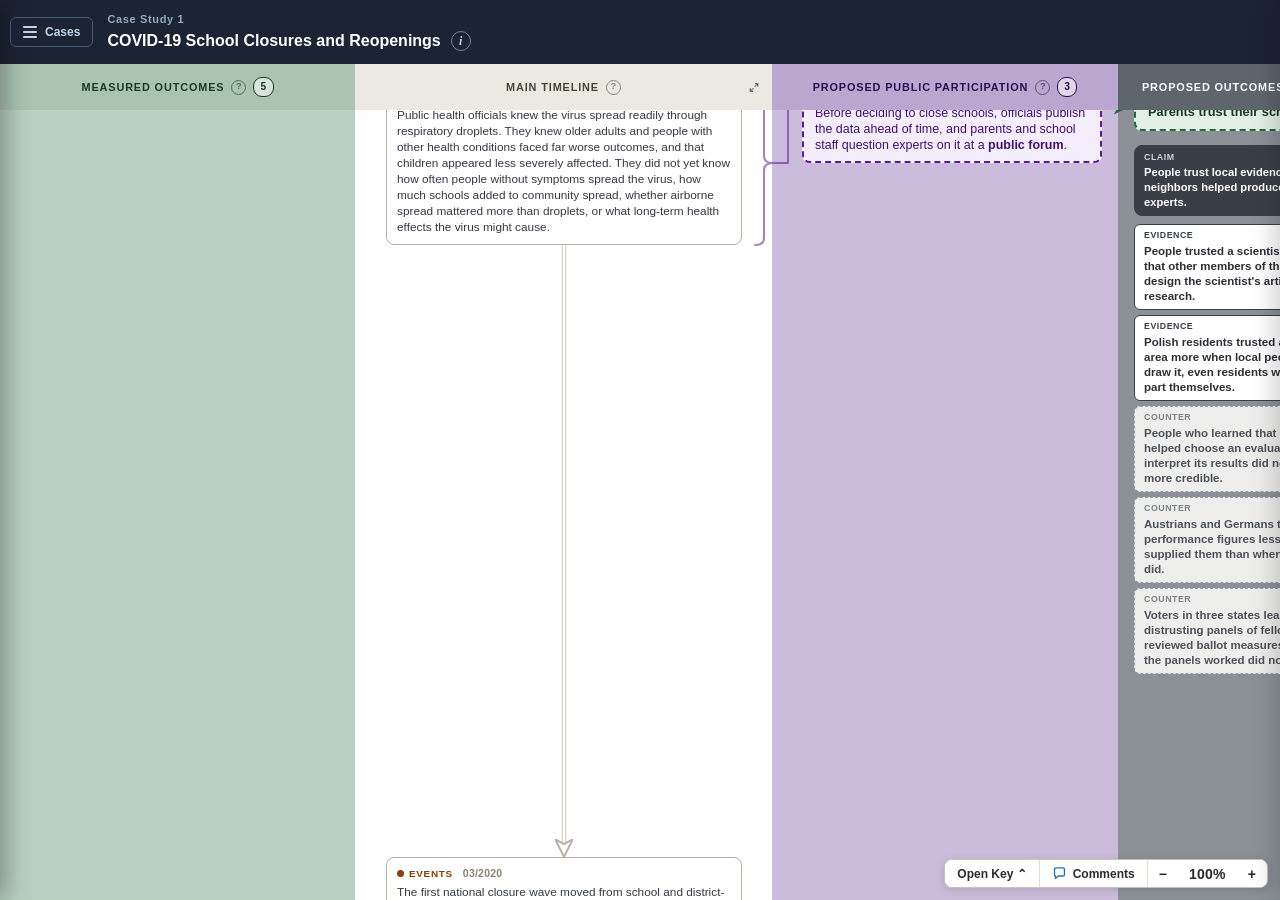
==== commit 5d8f1b11: "Start with the map key closed The key opens on later visits only after someone opens it. A new stora" ====
--- a/index.html
+++ b/index.html
@@ -63,12 +63,12 @@
 </div>
 
 <div id="ch-wrap">
-  <div id="ch-mapcol">
+  <div id="ch-mapcol" class="no-legend">
     <div id="ch-sel"></div>
     <div id="ch-mapwrap">
       <div id="ch-map"></div>
       <div id="ch-zoom" role="group" aria-label="Zoom">
-        <button id="legend-show" hidden aria-controls="ch-legend" aria-expanded="false"
+        <button id="legend-show" aria-controls="ch-legend" aria-expanded="false"
           title="Show the key">Open Key &#x2303;</button>
         <button id="nt-open" hidden
           title="Show every comment on this case"><svg class="nt-ico" viewBox="0 0 24 24" fill="none"
--- a/css/styles.css
+++ b/css/styles.css
@@ -1172,8 +1172,6 @@
 }
 
 /* Nothing selected: two quiet lines on how to fill the pane. */
-.cd-empty p { font-size: .8125rem; line-height: 1.55; color: #6b6457; margin: 0; }
-.cd-empty p + p { margin-top: 6px; }
 
 /* The pane is a reference column beside the map, not a second page: every
    size runs one notch under the shared card styles, and the type is scoped
@@ -1731,12 +1729,20 @@
 /* The comment box, fixed to the bottom of the right pane. */
 #nt-compose {
   flex-shrink: 0; display: flex; flex-direction: column; gap: 8px;
-  padding: 10px 16px 14px 20px; border-top: 1px solid #cfe0ef; background: #f3f8fc;
+  padding: 12px 16px 14px 20px;
+  background: linear-gradient(135deg, #1a5aa0 0%, #2a7fd0 55%, #45a6f2 100%);
 }
 .nt-compose-h {
   font-size: .625rem; font-weight: 800; letter-spacing: .06em;
-  text-transform: uppercase; color: var(--nt-blue-dk);
-}
+  text-transform: uppercase; color: rgba(255,255,255,.9);
+}
+/* On the blue box the fields drop their border, and the small text and link go white. */
+#nt-compose .nt-input { border-color: transparent; }
+#nt-compose .nt-input:focus { border-color: #fff; box-shadow: 0 0 0 3px rgba(255,255,255,.35); }
+#nt-compose .nt-as, #nt-compose #nt-status { color: rgba(255,255,255,.85); }
+#nt-compose .nt-as b { color: #fff; }
+#nt-compose .nt-link { color: #fff; }
+#nt-compose #nt-status.nt-warn { color: #ffe08a; }
 .nt-row { display: flex; align-items: center; gap: 8px; }
 /* The sidebar's own text size. Touch screens get 16px below: smaller, and
    iOS zooms the whole page when the field is focused. */
@@ -1767,6 +1773,14 @@
 .nt-btn:hover { background: var(--nt-blue-dk); border-color: var(--nt-blue-dk); }
 .nt-btn:focus-visible { outline: 2px solid var(--nt-blue); outline-offset: 2px; }
 .nt-btn:disabled { opacity: .45; cursor: default; }
+/* Post sits on the blue box as a flat white button with blue text. */
+#nt-post {
+  padding: 8px 22px; border: none; border-radius: 10px; letter-spacing: .02em;
+  background: #fff; color: #1a5aa0; transition: background .12s;
+}
+#nt-post:hover:not(:disabled) { background: #e3f0fd; }
+#nt-post:focus-visible { outline: 2px solid #fff; outline-offset: 2px; }
+#nt-post:disabled { opacity: .6; }
 .nt-btn-quiet { background: #fff; color: #1c2333; border-color: #c9c2b6; margin-left: 0; }
 .nt-btn-quiet:hover { background: #f3f1ec; border-color: #1c2333; }
 .nt-link {
@@ -1826,15 +1840,13 @@
   font-size: .625rem; font-weight: 800; letter-spacing: .06em;
   text-transform: uppercase; color: #6b6457;
 }
+/* The pane header names the feed, so it needs no rule above it. */
+.nt-list.nt-case { margin-top: 0; padding-top: 16px; border-top: none; }
 .nt-group { margin-bottom: 20px; }
 .nt-card {
   display: block; width: 100%; text-align: left; font-family: inherit;
   background: none; border: none; padding: 0 0 8px; cursor: pointer;
 }
-.nt-card-kind {
-  display: block; font-size: .58rem; font-weight: 800; letter-spacing: .06em;
-  text-transform: uppercase; color: #8a8377;
-}
 .nt-card-t {
   display: -webkit-box; -webkit-line-clamp: 2; -webkit-box-orient: vertical; overflow: hidden;
   font-size: .8125rem; font-weight: 600; line-height: 1.35; color: #1c2333;
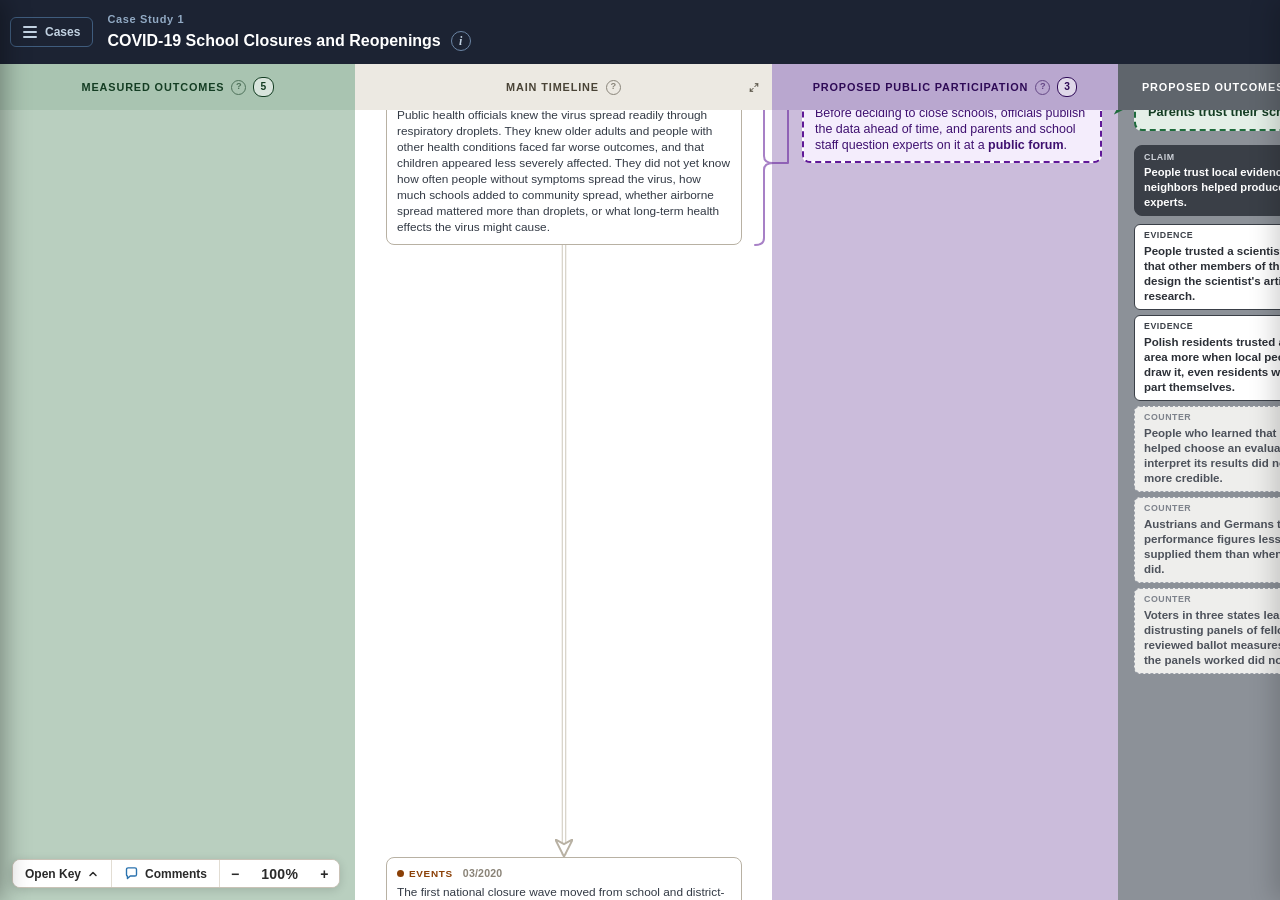
==== commit 19ac36b3: "Darken the detail pane, move the map controls left, and draw the key chevron Co-Authored-By: Claude " ====
--- a/index.html
+++ b/index.html
@@ -69,7 +69,8 @@
       <div id="ch-map"></div>
       <div id="ch-zoom" role="group" aria-label="Zoom">
         <button id="legend-show" aria-controls="ch-legend" aria-expanded="false"
-          title="Show the key">Open Key &#x2303;</button>
+          title="Show the key">Open Key <svg viewBox="0 0 24 24" fill="none" stroke="currentColor"
+          stroke-width="3" stroke-linecap="round" stroke-linejoin="round" aria-hidden="true"><path d="M6 15l6-6 6 6"/></svg></button>
         <button id="nt-open" hidden
           title="Show every comment on this case"><svg class="nt-ico" viewBox="0 0 24 24" fill="none"
           stroke="currentColor" stroke-width="2.2" stroke-linejoin="round" aria-hidden="true"><path
--- a/css/styles.css
+++ b/css/styles.css
@@ -311,7 +311,6 @@
   body:has(#ch-wrap.show:not(.no-right)) #ch-mapcol { grid-column: 1; grid-row: 2; min-height: 0; border-right: none; }
   body:has(#ch-wrap.show:not(.no-right)) #ch-right {
     grid-column: 2; grid-row: 1 / 3; min-height: 0; max-width: none;
-    border-left: 1px solid #d4cfc5;
   }
 }
 
@@ -361,9 +360,9 @@
 #ch-map.grabbing { cursor: grabbing; }
 #ch-map.grabbing .cg-node, #ch-map.grabbing .cg-chip, #ch-map.grabbing .cg-card { cursor: grabbing; }
 
-/* Zoom control, floating over the map. */
+/* Zoom control, floating over the map's bottom-left corner. */
 #ch-zoom {
-  position: absolute; right: 12px; bottom: 12px; z-index: 8;
+  position: absolute; left: 12px; bottom: 12px; z-index: 8;
   display: flex; align-items: stretch;
   background: #fff; border: 1px solid #c9c2b6; border-radius: 8px;
   box-shadow: 0 2px 10px rgba(0,0,0,0.14); overflow: hidden;
@@ -1716,7 +1715,11 @@
 }
 #ch-zoom #nt-open[hidden] { display: none; }
 /* With the key closed, its button joins the zoom control as one more segment. */
-#ch-zoom #legend-show { font-size: .75rem; padding: 6px 12px; border-right: 1px solid #e2ddd3; }
+#ch-zoom #legend-show {
+  display: inline-flex; align-items: center; gap: 6px;
+  font-size: .75rem; padding: 6px 12px; border-right: 1px solid #e2ddd3;
+}
+#legend-show svg { width: 12px; height: 12px; flex: none; }
 #ch-zoom #legend-show[hidden] { display: none; }
 .nt-ico { width: 15px; height: 15px; color: var(--nt-blue); flex: none; }
 #nt-count {
@@ -1853,3 +1856,39 @@
 }
 .nt-card:hover .nt-card-t { text-decoration: underline; }
 .nt-empty { font-size: .75rem; line-height: 1.5; color: #6b6457; margin-bottom: 8px; }
+
+/* ------------------------------------------------------------------ *
+ * The detail pane runs dark, in the top bar's navy, so it stands apart
+ * from the light map columns beside it. The sidebar ink and the few
+ * colors set outside it are lifted to read on navy.
+ * ------------------------------------------------------------------ */
+#ch-right {
+  --sb-ink: #dfe4ec;
+  background: #1c2333; color: #dfe4ec; color-scheme: dark;
+}
+#ch-right-tabs { border-bottom-color: #2f3950; }
+#ch-right .rt-label { color: #fff; }
+#ch-right #right-hide { color: #a9b2c3; }
+#ch-right #right-hide:hover { color: #fff; }
+#ch-right .cd-back { background: #1c2333; border-bottom-color: #2f3950; color: #8cc4f5; }
+#ch-right .cd-back:hover { color: #b9dcfb; }
+#ch-right .ev-srcs a { color: #dfe4ec; text-decoration-color: #6f7a8f; }
+#ch-right .ev-srcs a:hover { color: #fff; text-decoration-color: currentColor; }
+#ch-right .cat-br { color: #ff8f86; }
+#ch-right .cat-bo { color: #f4a764; }
+#ch-right .cat-bg { color: #6fd39a; }
+#ch-right .cat-bb { color: #7fbaf5; }
+#ch-right .cat-bp { color: #c9a0f2; }
+
+/* Comments on navy. */
+#ch-right .nt-item { background: #252e43; border-color: #343e56; border-left-color: #4a9fd5; }
+#ch-right .nt-hidden { background: #1f2739; border-color: #4a5468; border-left-color: #4a5468; }
+#ch-right .nt-av { background: rgba(74,159,213,.2); color: #a9d3f5; }
+#ch-right .nt-meta, #ch-right .nt-was { color: #a9b2c3; }
+#ch-right .nt-meta b, #ch-right .nt-text, #ch-right .nt-card-t { color: #fff; }
+#ch-right .nt-tag { background: #343e56; color: #dfe4ec; }
+#ch-right .nt-list .nt-link { color: #8cc4f5; }
+#ch-right .nt-list:not(:empty) { border-top-color: #2f3950; }
+#ch-right .nt-list.nt-case { border-top: none; }
+#ch-right .nt-empty, #ch-right .nt-facil-h { color: #a9b2c3; }
+#ch-right .nt-facil { background: #252e43; border-color: #343e56; }
